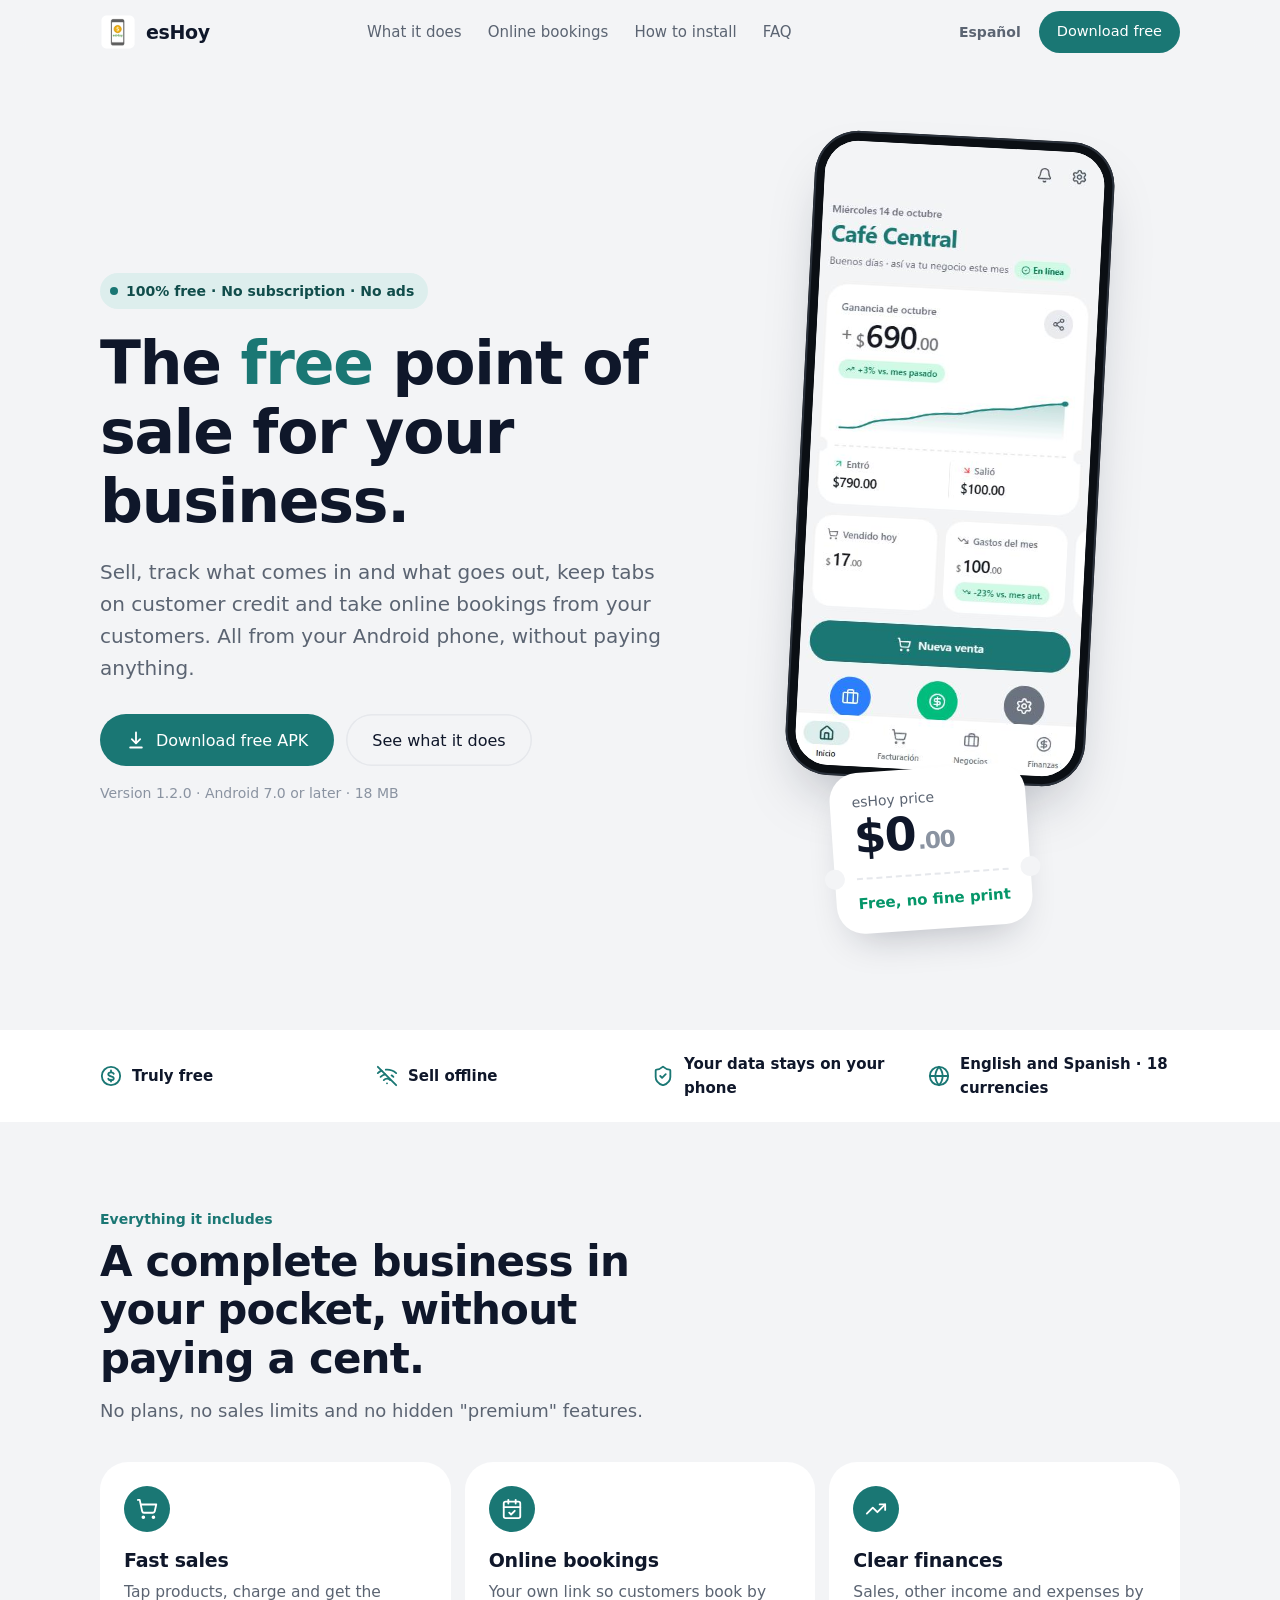
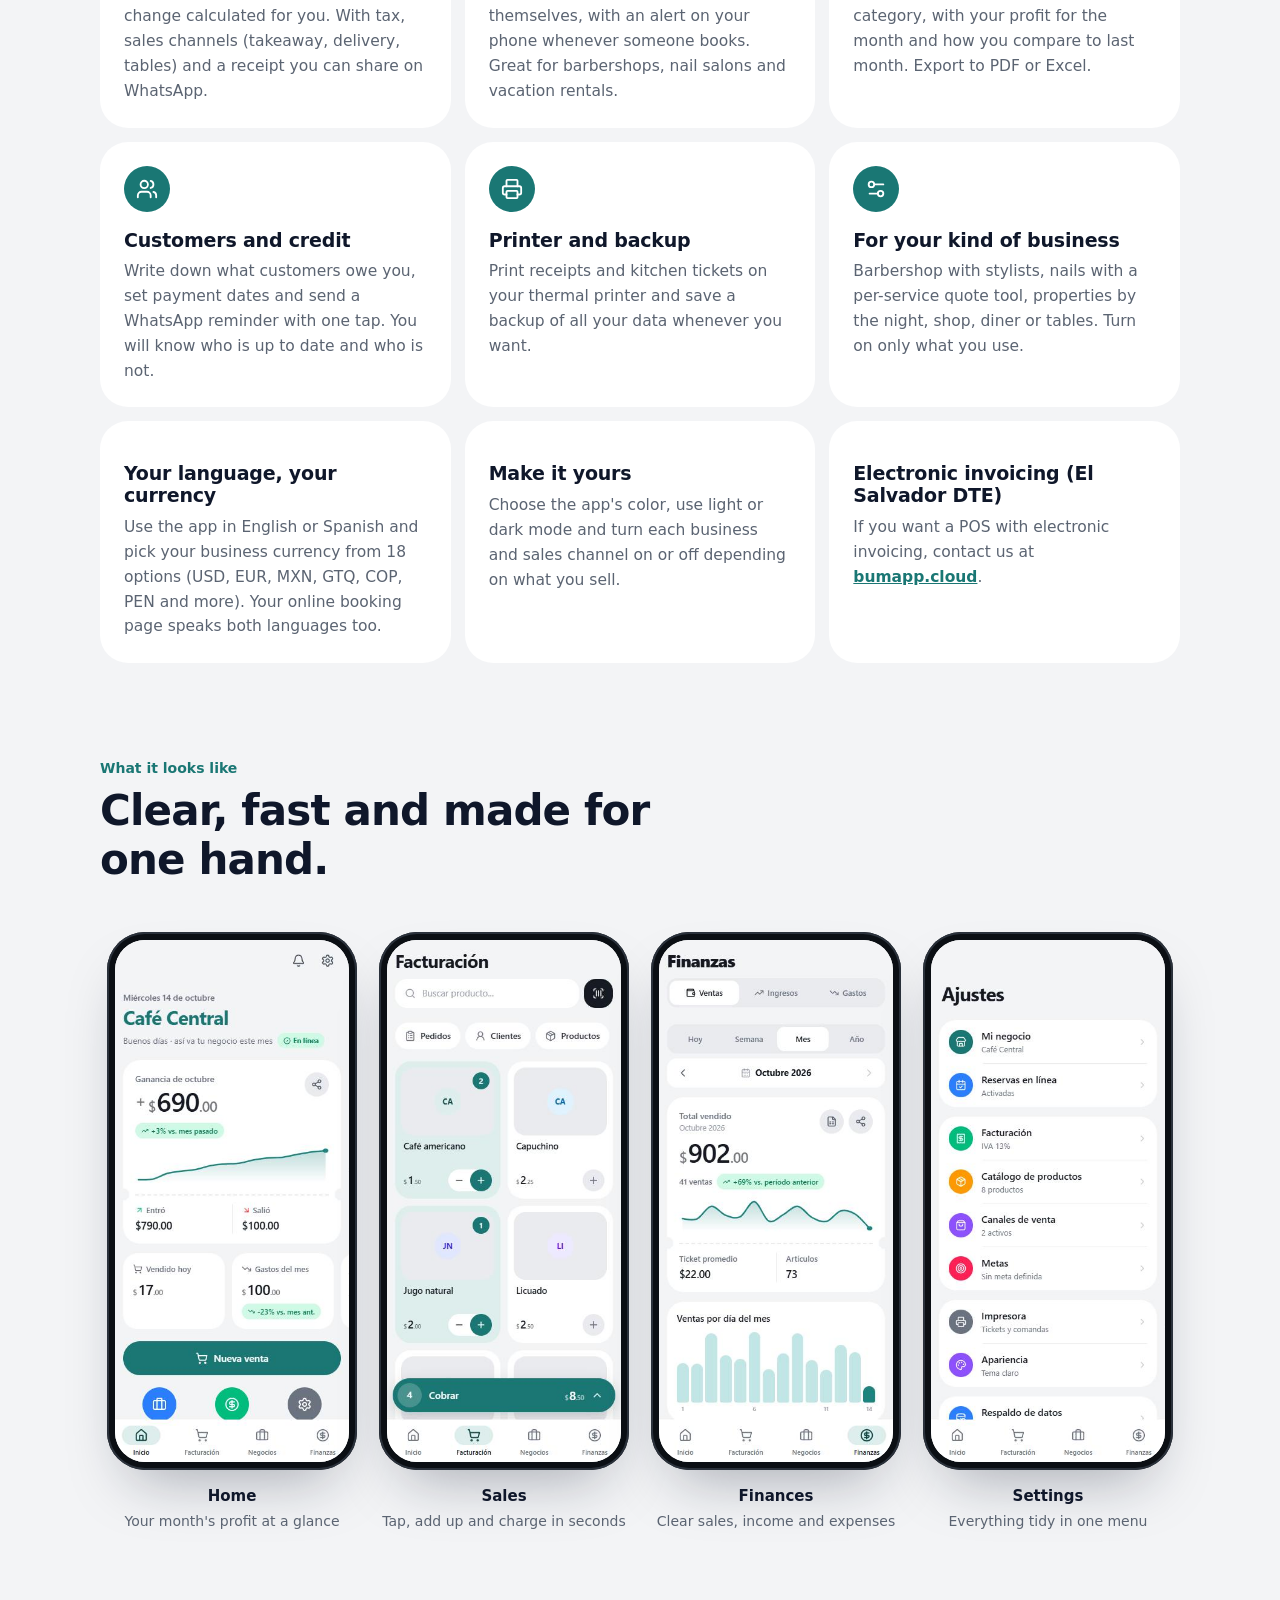
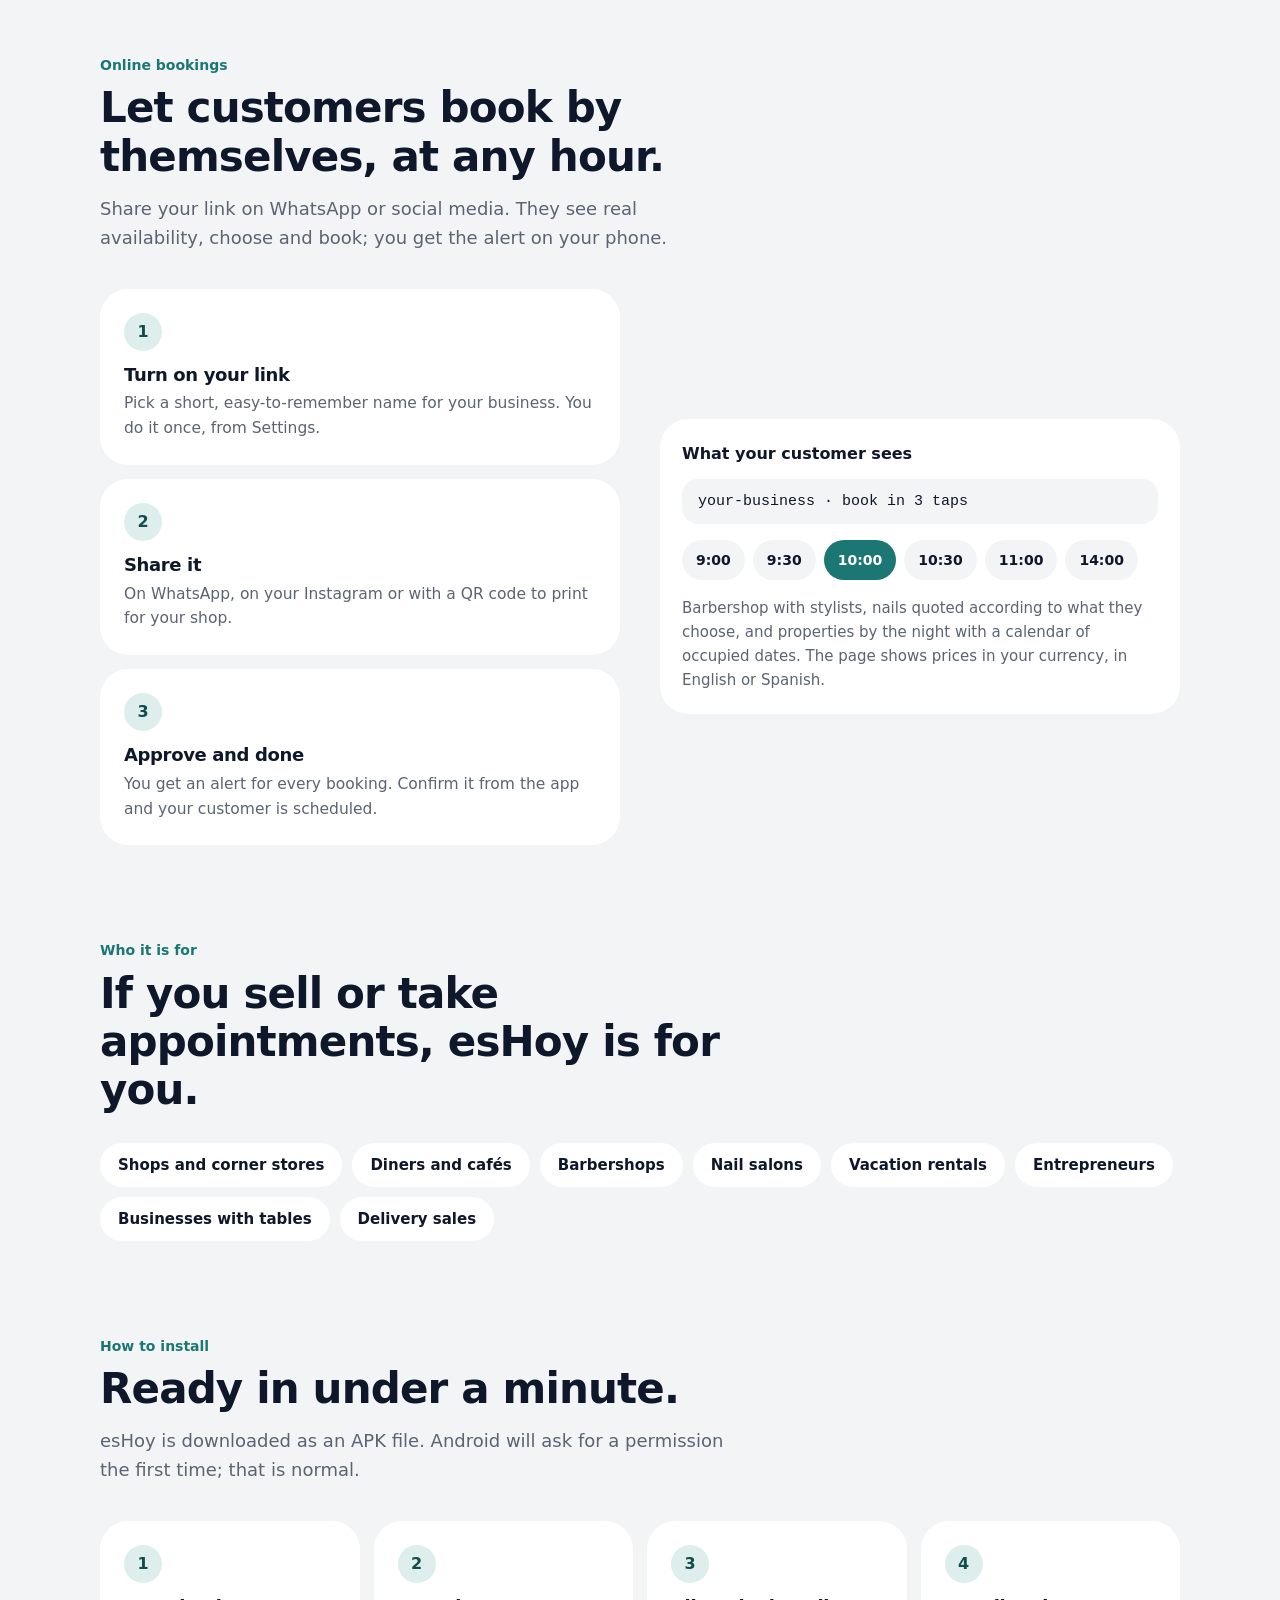
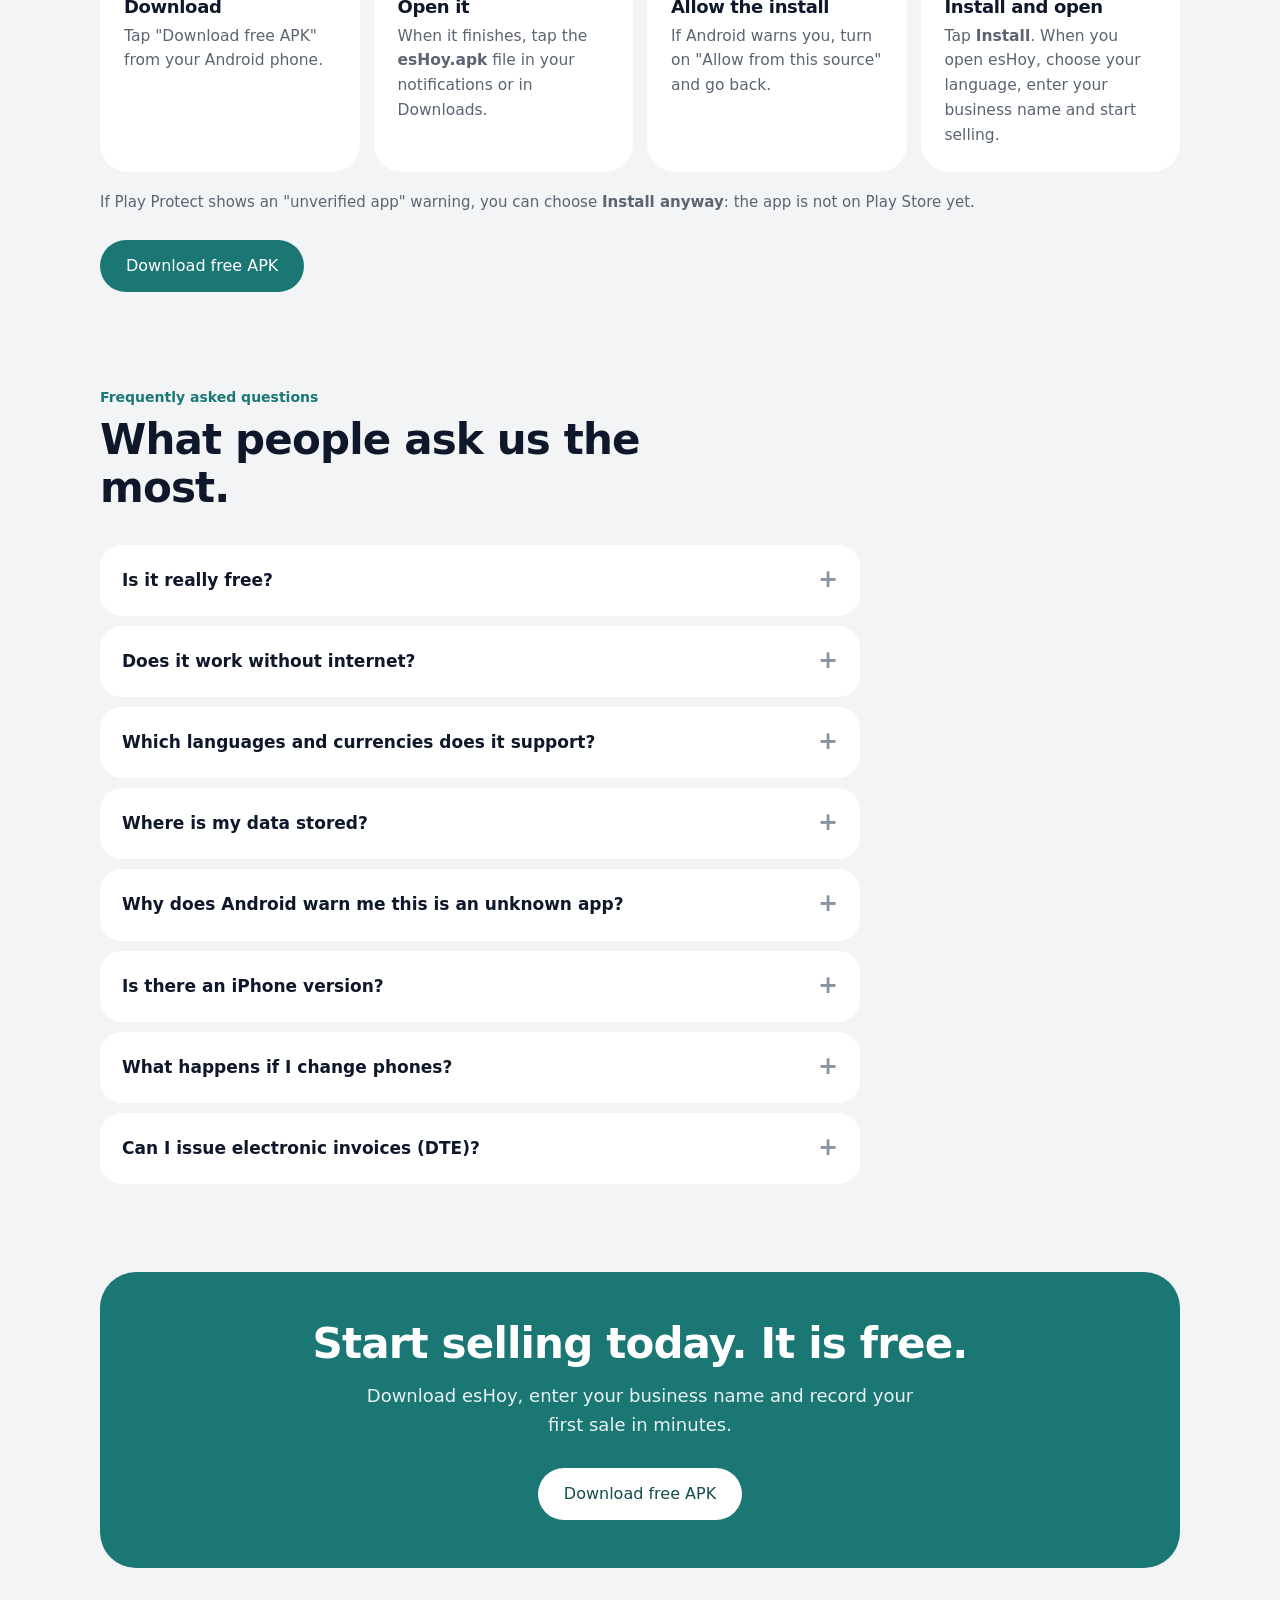
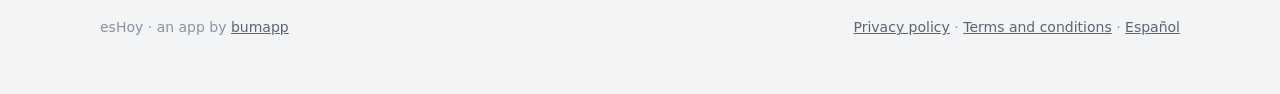
==== en/index.html @ 14834dd8 "Sitio en inglés, selector de idioma y mención de idiomas/monedas Co-Authored-By: Claude Sonnet 5.5 <" ====
<!doctype html>
<html lang="en">
<head>
  <meta charset="utf-8">
  <meta name="viewport" content="width=device-width, initial-scale=1, viewport-fit=cover">
  <title>esHoy — the free point of sale for your business</title>
  <meta name="description" content="esHoy is free: sell, track your finances and take online bookings from your Android phone. Works in English and Spanish with 18 currencies. No subscription, no ads.">
  <meta name="theme-color" content="#f3f4f6" media="(prefers-color-scheme: light)">
  <meta name="theme-color" content="#0b0f14" media="(prefers-color-scheme: dark)">
  <meta property="og:title" content="esHoy — the free point of sale for your business">
  <meta property="og:description" content="Sell, track your expenses and take online bookings from your phone. 100% free.">
  <meta property="og:image" content="../assets/inicio.jpg">
  <link rel="alternate" hreflang="es" href="../index.html">
  <link rel="alternate" hreflang="en" href="index.html">
  <link rel="icon" href="../assets/icon.png" type="image/png">
  <link rel="stylesheet" href="../styles.css">
</head>
<body>
  <header class="nav">
    <div class="wrap">
      <a class="brand" href="#top"><img src="../assets/icon.png" alt="" width="36" height="36">esHoy</a>
      <nav class="nav-links" aria-label="Sections">
        <a href="#what-it-does">What it does</a>
        <a href="#bookings">Online bookings</a>
        <a href="#install">How to install</a>
        <a href="#faq">FAQ</a>
      </nav>
      <div class="nav-right">
        <a class="lang-link" href="../index.html" hreflang="es" lang="es">Español</a>
        <a class="btn sm" href="#download">Download free</a>
      </div>
    </div>
  </header>

  <main id="top">
    <!-- ── Hero ── -->
    <section class="hero">
      <div class="wrap">
        <div>
          <span class="eyebrow"><i></i>100% free · No subscription · No ads</span>
          <h1>The <em>free</em> point of sale for your business.</h1>
          <p class="lead">Sell, track what comes in and what goes out, keep tabs on customer credit and take online bookings from your customers. All from your Android phone, without paying anything.</p>
          <div class="cta-row">
            <a class="btn" id="download" href="https://github.com/BUMAPP-SV/eshoy-app/releases/latest/download/esHoy.apk" download>
              <svg viewBox="0 0 24 24" fill="none" stroke="currentColor" stroke-width="2.2" stroke-linecap="round" stroke-linejoin="round" aria-hidden="true"><path d="M12 3v12"/><path d="m7 11 5 5 5-5"/><path d="M5 21h14"/></svg>
              Download free APK
            </a>
            <a class="btn ghost" href="#what-it-does">See what it does</a>
          </div>
          <p class="meta" id="version-meta">Version 1.2.0 · Android 7.0 or later · 18 MB</p>
        </div>

        <div class="phone-stage">
          <div class="phone tilt"><img src="../assets/inicio.jpg" alt="esHoy home screen showing the month's profit" width="400" height="860"></div>
          <div class="ticket price-ticket" aria-label="Price: zero dollars">
            <div class="top">
              <p class="label">esHoy price</p>
              <p class="amount">$0<small>.00</small></p>
            </div>
            <div class="perf" aria-hidden="true"><hr></div>
            <div class="bottom"><p class="free">Free, no fine print</p></div>
          </div>
        </div>
      </div>
    </section>

    <!-- ── Trust ── -->
    <div class="trust">
      <div class="wrap">
        <ul>
          <li><svg viewBox="0 0 24 24" fill="none" stroke="currentColor" stroke-width="2" stroke-linecap="round" stroke-linejoin="round" aria-hidden="true"><circle cx="12" cy="12" r="10"/><path d="M15 9.5a3 3 0 0 0-3-1.5c-1.7 0-3 .9-3 2.2 0 3 6 1.4 6 4.3 0 1.3-1.3 2.3-3 2.3a3.2 3.2 0 0 1-3-1.8"/><path d="M12 6v2m0 8v2"/></svg>Truly free</li>
          <li><svg viewBox="0 0 24 24" fill="none" stroke="currentColor" stroke-width="2" stroke-linecap="round" stroke-linejoin="round" aria-hidden="true"><path d="M12 20h.01"/><path d="M8.5 16.429a5 5 0 0 1 7 0"/><path d="M5 12.859a10 10 0 0 1 5.17-2.69"/><path d="M19 12.859a10 10 0 0 0-2.007-1.523"/><path d="M2 8.82a15 15 0 0 1 4.177-2.643"/><path d="M22 8.82a15 15 0 0 0-11.288-3.764"/><path d="m2 2 20 20"/></svg>Sell offline</li>
          <li><svg viewBox="0 0 24 24" fill="none" stroke="currentColor" stroke-width="2" stroke-linecap="round" stroke-linejoin="round" aria-hidden="true"><path d="M20 13c0 5-3.5 7.5-7.66 8.95a1 1 0 0 1-.67-.01C7.5 20.5 4 18 4 13V6a1 1 0 0 1 1-1c2 0 4.5-1.2 6.24-2.72a1.17 1.17 0 0 1 1.52 0C14.51 3.81 17 5 19 5a1 1 0 0 1 1 1z"/><path d="m9 12 2 2 4-4"/></svg>Your data stays on your phone</li>
          <li><svg viewBox="0 0 24 24" fill="none" stroke="currentColor" stroke-width="2" stroke-linecap="round" stroke-linejoin="round" aria-hidden="true"><circle cx="12" cy="12" r="10"/><path d="M2 12h20"/><path d="M12 2a15.3 15.3 0 0 1 4 10 15.3 15.3 0 0 1-4 10 15.3 15.3 0 0 1-4-10 15.3 15.3 0 0 1 4-10z"/></svg>English and Spanish · 18 currencies</li>
        </ul>
      </div>
    </div>

    <!-- ── What it does ── -->
    <section class="block" id="what-it-does">
      <div class="wrap">
        <div class="head">
          <p class="kicker">Everything it includes</p>
          <h2>A complete business in your pocket, without paying a cent.</h2>
          <p>No plans, no sales limits and no hidden "premium" features.</p>
        </div>

        <div class="grid three">
          <article class="card">
            <div class="ico"><svg viewBox="0 0 24 24" fill="none" stroke="currentColor" stroke-width="2" stroke-linecap="round" stroke-linejoin="round" aria-hidden="true"><circle cx="8" cy="21" r="1"/><circle cx="19" cy="21" r="1"/><path d="M2.05 2.05h2l2.66 12.42a2 2 0 0 0 2 1.58h9.78a2 2 0 0 0 1.95-1.57l1.65-7.43H5.12"/></svg></div>
            <h3>Fast sales</h3>
            <p>Tap products, charge and get the change calculated for you. With tax, sales channels (takeaway, delivery, tables) and a receipt you can share on WhatsApp.</p>
          </article>
          <article class="card">
            <div class="ico"><svg viewBox="0 0 24 24" fill="none" stroke="currentColor" stroke-width="2" stroke-linecap="round" stroke-linejoin="round" aria-hidden="true"><path d="M8 2v4"/><path d="M16 2v4"/><rect width="18" height="18" x="3" y="4" rx="2"/><path d="M3 10h18"/><path d="m9 16 2 2 4-4"/></svg></div>
            <h3>Online bookings</h3>
            <p>Your own link so customers book by themselves, with an alert on your phone whenever someone books. Great for barbershops, nail salons and vacation rentals.</p>
          </article>
          <article class="card">
            <div class="ico"><svg viewBox="0 0 24 24" fill="none" stroke="currentColor" stroke-width="2" stroke-linecap="round" stroke-linejoin="round" aria-hidden="true"><path d="M16 7h6v6"/><path d="m22 7-8.5 8.5-5-5L2 17"/></svg></div>
            <h3>Clear finances</h3>
            <p>Sales, other income and expenses by category, with your profit for the month and how you compare to last month. Export to PDF or Excel.</p>
          </article>
          <article class="card">
            <div class="ico"><svg viewBox="0 0 24 24" fill="none" stroke="currentColor" stroke-width="2" stroke-linecap="round" stroke-linejoin="round" aria-hidden="true"><path d="M16 21v-2a4 4 0 0 0-4-4H6a4 4 0 0 0-4 4v2"/><circle cx="9" cy="7" r="4"/><path d="M22 21v-2a4 4 0 0 0-3-3.87"/><path d="M16 3.13a4 4 0 0 1 0 7.75"/></svg></div>
            <h3>Customers and credit</h3>
            <p>Write down what customers owe you, set payment dates and send a WhatsApp reminder with one tap. You will know who is up to date and who is not.</p>
          </article>
          <article class="card">
            <div class="ico"><svg viewBox="0 0 24 24" fill="none" stroke="currentColor" stroke-width="2" stroke-linecap="round" stroke-linejoin="round" aria-hidden="true"><path d="M6 18H4a2 2 0 0 1-2-2v-5a2 2 0 0 1 2-2h16a2 2 0 0 1 2 2v5a2 2 0 0 1-2 2h-2"/><path d="M6 9V3a1 1 0 0 1 1-1h10a1 1 0 0 1 1 1v6"/><rect x="6" y="14" width="12" height="8" rx="1"/></svg></div>
            <h3>Printer and backup</h3>
            <p>Print receipts and kitchen tickets on your thermal printer and save a backup of all your data whenever you want.</p>
          </article>
          <article class="card">
            <div class="ico"><svg viewBox="0 0 24 24" fill="none" stroke="currentColor" stroke-width="2" stroke-linecap="round" stroke-linejoin="round" aria-hidden="true"><path d="M20 7h-9"/><path d="M14 17H5"/><circle cx="17" cy="17" r="3"/><circle cx="7" cy="7" r="3"/></svg></div>
            <h3>For your kind of business</h3>
            <p>Barbershop with stylists, nails with a per-service quote tool, properties by the night, shop, diner or tables. Turn on only what you use.</p>
          </article>
        </div>

        <div class="grid three" style="margin-top: 14px">
          <article class="card">
            <h3>Your language, your currency</h3>
            <p>Use the app in English or Spanish and pick your business currency from 18 options (USD, EUR, MXN, GTQ, COP, PEN and more). Your online booking page speaks both languages too.</p>
          </article>
          <article class="card">
            <h3>Make it yours</h3>
            <p>Choose the app's color, use light or dark mode and turn each business and sales channel on or off depending on what you sell.</p>
          </article>
          <article class="card">
            <h3>Electronic invoicing (El Salvador DTE)</h3>
            <p>If you want a POS with electronic invoicing, contact us at <a href="https://bumapp.cloud" target="_blank" rel="noopener"><b>bumapp.cloud</b></a>.</p>
          </article>
        </div>
      </div>
    </section>

    <!-- ── Screenshots ── -->
    <section class="block" id="screenshots">
      <div class="wrap">
        <div class="head">
          <p class="kicker">What it looks like</p>
          <h2>Clear, fast and made for one hand.</h2>
        </div>
        <div class="shots" tabindex="0" aria-label="App screenshots">
          <figure class="shot" style="margin:0">
            <div class="phone"><img src="../assets/inicio.jpg" alt="Home: profit for the month, shortcuts and to-dos" loading="lazy" width="400" height="860"></div>
            <p>Home<span>Your month's profit at a glance</span></p>
          </figure>
          <figure class="shot" style="margin:0">
            <div class="phone"><img src="../assets/facturacion.jpg" alt="Sales: product catalog and charge button" loading="lazy" width="400" height="860"></div>
            <p>Sales<span>Tap, add up and charge in seconds</span></p>
          </figure>
          <figure class="shot" style="margin:0">
            <div class="phone"><img src="../assets/finanzas.jpg" alt="Finances: total sold and daily chart" loading="lazy" width="400" height="860"></div>
            <p>Finances<span>Clear sales, income and expenses</span></p>
          </figure>
          <figure class="shot" style="margin:0">
            <div class="phone"><img src="../assets/ajustes.jpg" alt="Settings: menu with business, bookings, invoicing and more" loading="lazy" width="400" height="860"></div>
            <p>Settings<span>Everything tidy in one menu</span></p>
          </figure>
        </div>
      </div>
    </section>

    <!-- ── Bookings ── -->
    <section class="block" id="bookings">
      <div class="wrap">
        <div class="head">
          <p class="kicker">Online bookings</p>
          <h2>Let customers book by themselves, at any hour.</h2>
          <p>Share your link on WhatsApp or social media. They see real availability, choose and book; you get the alert on your phone.</p>
        </div>

        <div class="split">
          <div class="steps" style="margin-top:0">
            <div class="step"><h3>Turn on your link</h3><p>Pick a short, easy-to-remember name for your business. You do it once, from Settings.</p></div>
            <div class="step"><h3>Share it</h3><p>On WhatsApp, on your Instagram or with a QR code to print for your shop.</p></div>
            <div class="step"><h3>Approve and done</h3><p>You get an alert for every booking. Confirm it from the app and your customer is scheduled.</p></div>
          </div>
          <div class="link-card">
            <p style="font-weight:600">What your customer sees</p>
            <div class="url">your-business · book in 3 taps</div>
            <div class="slots" aria-hidden="true">
              <span>9:00</span><span>9:30</span><span class="on">10:00</span><span>10:30</span><span>11:00</span><span>14:00</span>
            </div>
            <p style="margin-top:16px;color:var(--muted);font-size:15px">Barbershop with stylists, nails quoted according to what they choose, and properties by the night with a calendar of occupied dates. The page shows prices in your currency, in English or Spanish.</p>
          </div>
        </div>
      </div>
    </section>

    <!-- ── Who it is for ── -->
    <section class="block">
      <div class="wrap">
        <div class="head">
          <p class="kicker">Who it is for</p>
          <h2>If you sell or take appointments, esHoy is for you.</h2>
        </div>
        <div class="chips">
          <span>Shops and corner stores</span><span>Diners and cafés</span><span>Barbershops</span><span>Nail salons</span>
          <span>Vacation rentals</span><span>Entrepreneurs</span><span>Businesses with tables</span><span>Delivery sales</span>
        </div>
      </div>
    </section>

    <!-- ── Install ── -->
    <section class="block" id="install">
      <div class="wrap">
        <div class="head">
          <p class="kicker">How to install</p>
          <h2>Ready in under a minute.</h2>
          <p>esHoy is downloaded as an APK file. Android will ask for a permission the first time; that is normal.</p>
        </div>
        <div class="steps four">
          <div class="step"><h3>Download</h3><p>Tap "Download free APK" from your Android phone.</p></div>
          <div class="step"><h3>Open it</h3><p>When it finishes, tap the <b>esHoy.apk</b> file in your notifications or in Downloads.</p></div>
          <div class="step"><h3>Allow the install</h3><p>If Android warns you, turn on "Allow from this source" and go back.</p></div>
          <div class="step"><h3>Install and open</h3><p>Tap <b>Install</b>. When you open esHoy, choose your language, enter your business name and start selling.</p></div>
        </div>
        <p style="margin-top:18px;color:var(--muted);font-size:15px">If Play Protect shows an "unverified app" warning, you can choose <b>Install anyway</b>: the app is not on Play Store yet.</p>
        <div class="cta-row" style="margin-top:26px">
          <a class="btn" href="https://github.com/BUMAPP-SV/eshoy-app/releases/latest/download/esHoy.apk" download>Download free APK</a>
        </div>
      </div>
    </section>

    <!-- ── FAQ ── -->
    <section class="block" id="faq">
      <div class="wrap">
        <div class="head">
          <p class="kicker">Frequently asked questions</p>
          <h2>What people ask us the most.</h2>
        </div>
        <div class="faq">
          <details>
            <summary>Is it really free?</summary>
            <p>Yes. Downloading it, using it and receiving bookings costs nothing: no subscription, no credit card and no ads.</p>
          </details>
          <details>
            <summary>Does it work without internet?</summary>
            <p>Yes. Selling, charging and tracking expenses and customer credit work offline; everything is saved on your phone. Only online bookings and their alerts need internet.</p>
          </details>
          <details>
            <summary>Which languages and currencies does it support?</summary>
            <p>The app and the online booking page work in English and Spanish. Each business uses one currency, chosen from 18 (USD, EUR, MXN, GTQ, HNL, NIO, CRC, PAB, DOP, COP, PEN, ARS, BOB, UYU, VES, BRL, GBP and CAD). Changing the currency later does not convert past amounts, it only changes how they are written. Phone numbers from any country are accepted.</p>
          </details>
          <details>
            <summary>Where is my data stored?</summary>
            <p>On your own phone. The only things that travel over the internet are what online bookings need (the name and phone of the person booking) and a basic contact record for your business (name, WhatsApp and email) so we can support you; never your sales or your customers. You can save a backup whenever you want. Read the <a href="privacy.html">privacy policy</a>.</p>
          </details>
          <details>
            <summary>Why does Android warn me this is an unknown app?</summary>
            <p>Because it is installed from an APK file and not from Play Store. It is the standard Android warning for any app that does not come from the store. Only install APKs downloaded from this site.</p>
          </details>
          <details>
            <summary>Is there an iPhone version?</summary>
            <p>For now it is only for Android 7.0 or later.</p>
          </details>
          <details>
            <summary>What happens if I change phones?</summary>
            <p>Save a backup from Settings → Data backup and restore it on the new phone. For online bookings you will need your recovery code.</p>
          </details>
          <details>
            <summary>Can I issue electronic invoices (DTE)?</summary>
            <p>Electronic invoicing for El Salvador (DTE) is only available for businesses that use US dollars; with any other currency the app issues simple tickets and receipts. If you need full electronic invoicing, see <a href="https://bumapp.cloud" target="_blank" rel="noopener">bumapp</a>.</p>
          </details>
        </div>
      </div>
    </section>

    <!-- ── Closing ── -->
    <section class="final">
      <div class="wrap">
        <div class="box">
          <h2>Start selling today. It is free.</h2>
          <p>Download esHoy, enter your business name and record your first sale in minutes.</p>
          <a class="btn" href="https://github.com/BUMAPP-SV/eshoy-app/releases/latest/download/esHoy.apk" download>Download free APK</a>
        </div>
      </div>
    </section>
  </main>

  <footer>
    <div class="wrap">
      <span>esHoy · an app by <a href="https://bumapp.cloud" target="_blank" rel="noopener">bumapp</a></span>
      <span><a href="privacy.html">Privacy policy</a> · <a href="terms.html">Terms and conditions</a> · <a href="../index.html" hreflang="es" lang="es">Español</a></span>
    </div>
  </footer>
  <script>
    // Always shows the version and size of the latest published Release (if it fails, the fixed text stays).
    fetch('https://api.github.com/repos/BUMAPP-SV/eshoy-app/releases/latest', { headers: { Accept: 'application/vnd.github+json' } })
      .then(function (r) { return r.ok ? r.json() : null })
      .then(function (rel) {
        if (!rel || !rel.tag_name) return
        var apk = (rel.assets || []).filter(function (a) { return a.name === 'esHoy.apk' })[0]
        var el = document.getElementById('version-meta')
        if (!apk || !el) return
        el.textContent = 'Version ' + rel.tag_name.replace(/^v/i, '') + ' · Android 7.0 or later · ' + Math.round(apk.size / 1048576) + ' MB'
      })
      .catch(function () {})
  </script>
</body>
</html>
---- styles.css ----
/* esHoy — página de descarga. Mismas reglas visuales que la app: lienzo gris, tarjetas planas,
   un solo acento, cifras tabulares y el "ticket" como pieza firma. */
:root {
  --canvas: #f3f4f6;
  --card: #ffffff;
  --ink: #0f172a;
  --muted: #5b6472;
  --faint: #8a93a1;
  --line: #e6e8ec;
  --accent: #1a7774;
  --accent-ink: #114d4b;
  --accent-soft: #ddeeed;
  --ok: #059669;
  --radius: 28px;
  --shadow-phone: 0 30px 60px -24px rgba(15, 23, 42, 0.35);
}

@media (prefers-color-scheme: dark) {
  :root {
    --canvas: #0b0f14;
    --card: #141a21;
    --ink: #f3f4f6;
    --muted: #a3acb9;
    --faint: #7a8392;
    --line: #232b35;
    --accent: #3fb8b2;
    --accent-ink: #a8e6e2;
    --accent-soft: #123432;
    --shadow-phone: 0 30px 60px -24px rgba(0, 0, 0, 0.7);
  }
}

* { box-sizing: border-box; }
html { scroll-behavior: smooth; -webkit-text-size-adjust: 100%; }
body {
  margin: 0;
  background: var(--canvas);
  color: var(--ink);
  font: 400 16px/1.6 system-ui, -apple-system, "Segoe UI", Roboto, "Helvetica Neue", Arial, sans-serif;
  -webkit-font-smoothing: antialiased;
}
img { max-width: 100%; display: block; }
a { color: var(--accent); }
h1, h2, h3 { margin: 0; line-height: 1.15; letter-spacing: -0.02em; }
p { margin: 0; }
.wrap { width: min(1080px, 100% - 40px); margin-inline: auto; }
.sr { position: absolute; width: 1px; height: 1px; overflow: hidden; clip: rect(0 0 0 0); }

/* ── Barra superior ─────────────────────────────────────────────────────── */
.nav { position: sticky; top: 0; z-index: 20; background: color-mix(in srgb, var(--canvas) 88%, transparent); backdrop-filter: blur(12px); }
.nav .wrap { display: flex; align-items: center; justify-content: space-between; min-height: 64px; gap: 16px; }
.brand { display: flex; align-items: center; gap: 10px; font-weight: 700; font-size: 19px; color: var(--ink); text-decoration: none; letter-spacing: -0.02em; }
.brand img { width: 36px; height: 36px; border-radius: 10px; }
.nav-links { display: none; gap: 26px; }
.nav-links a { color: var(--muted); text-decoration: none; font-size: 15px; font-weight: 500; }
.nav-links a:hover { color: var(--ink); }
@media (min-width: 820px) { .nav-links { display: flex; } }

/* ── Botones ────────────────────────────────────────────────────────────── */
.btn {
  display: inline-flex; align-items: center; justify-content: center; gap: 10px;
  min-height: 52px; padding: 0 26px; border-radius: 999px;
  background: var(--accent); color: #fff; font: 600 16px/1 inherit; text-decoration: none; border: 0; cursor: pointer;
  transition: transform 0.15s cubic-bezier(0.23, 1, 0.32, 1), background-color 0.15s;
}
.btn:hover { background: var(--accent-ink); }
.btn:active { transform: scale(0.97); }
.btn.sm { min-height: 42px; padding: 0 18px; font-size: 14.5px; }
.btn.ghost { background: transparent; color: var(--ink); box-shadow: inset 0 0 0 1.5px var(--line); }
.btn.ghost:hover { background: var(--card); }
@media (prefers-color-scheme: dark) { .btn { color: #052321; } .btn:hover { background: #6fd3cd; } }
.btn svg { width: 20px; height: 20px; flex: none; }

/* ── Hero ───────────────────────────────────────────────────────────────── */
.hero { padding: 40px 0 56px; }
.hero .wrap { display: grid; gap: 44px; align-items: center; }
@media (min-width: 900px) { .hero .wrap { grid-template-columns: 1.1fr 0.9fr; gap: 56px; } .hero { padding: 72px 0 88px; } }
.eyebrow { display: inline-flex; align-items: center; gap: 8px; padding: 7px 14px 7px 10px; border-radius: 999px; background: var(--accent-soft); color: var(--accent-ink); font-size: 14px; font-weight: 600; }
.eyebrow i { width: 8px; height: 8px; border-radius: 50%; background: var(--accent); }
.hero h1 { margin-top: 20px; font-size: clamp(36px, 7vw, 60px); font-weight: 700; }
.hero h1 em { font-style: normal; color: var(--accent); }
.lead { margin-top: 20px; font-size: clamp(17px, 2.4vw, 20px); color: var(--muted); max-width: 34em; }
.cta-row { margin-top: 30px; display: flex; flex-wrap: wrap; gap: 12px; }
.meta { margin-top: 16px; font-size: 14px; color: var(--faint); }

/* Teléfono */
.phone-stage { position: relative; display: grid; place-items: center; }
.phone {
  width: min(300px, 78vw); aspect-ratio: 400 / 860; border-radius: 44px; background: #0b0f14; padding: 10px;
  box-shadow: var(--shadow-phone), inset 0 0 0 2px #2a313b;
}
.phone img { width: 100%; height: 100%; border-radius: 34px; object-fit: cover; object-position: top; background: var(--card); }
.phone.tilt { transform: rotate(3deg); }
.price-ticket { position: absolute; left: -4%; bottom: 8%; transform: rotate(-4deg); }
@media (max-width: 520px) { .price-ticket { left: 0; } }

/* ── Ticket (pieza firma) ───────────────────────────────────────────────── */
.ticket { position: relative; background: var(--card); border-radius: var(--radius); box-shadow: 0 20px 40px -20px rgba(15, 23, 42, 0.3); }
.ticket .top { padding: 18px 22px 16px; }
.ticket .bottom { padding: 14px 22px 18px; }
.ticket .perf { position: relative; height: 0; }
.ticket .perf::before, .ticket .perf::after { content: ""; position: absolute; top: -10px; width: 20px; height: 20px; border-radius: 50%; background: var(--canvas); }
.ticket .perf::before { left: -10px; }
.ticket .perf::after { right: -10px; }
.ticket .perf hr { margin: 0 22px; border: 0; border-top: 2px dashed var(--line); }
.ticket .label { font-size: 14px; color: var(--muted); font-weight: 500; }
.ticket .amount { font-size: 46px; font-weight: 700; letter-spacing: -0.03em; line-height: 1.05; font-variant-numeric: tabular-nums; }
.ticket .amount small { font-size: 0.5em; color: var(--faint); margin-left: 2px; }
.ticket .free { color: var(--ok); font-weight: 600; font-size: 15px; }

/* ── Franja de confianza ────────────────────────────────────────────────── */
.trust { background: var(--card); }
.trust ul { list-style: none; margin: 0; padding: 22px 0; display: grid; gap: 14px 24px; grid-template-columns: repeat(2, 1fr); }
@media (min-width: 760px) { .trust ul { grid-template-columns: repeat(4, 1fr); } }
.trust li { display: flex; align-items: center; gap: 10px; font-weight: 600; font-size: 15px; }
.trust svg { width: 22px; height: 22px; color: var(--accent); flex: none; }

/* ── Secciones ──────────────────────────────────────────────────────────── */
section.block { padding: 72px 0 8px; }
.head { max-width: 640px; }
.head .kicker { font-size: 14px; font-weight: 600; color: var(--accent); }
.head h2 { margin-top: 8px; font-size: clamp(28px, 4.6vw, 42px); font-weight: 700; }
.head p { margin-top: 14px; color: var(--muted); font-size: 18px; }

.grid { margin-top: 36px; display: grid; gap: 14px; grid-template-columns: 1fr; }
@media (min-width: 640px) { .grid { grid-template-columns: repeat(2, 1fr); } }
@media (min-width: 960px) { .grid.three { grid-template-columns: repeat(3, 1fr); } }
.card { background: var(--card); border-radius: var(--radius); padding: 24px; }
.card .ico { width: 46px; height: 46px; border-radius: 50%; display: grid; place-items: center; background: var(--accent); color: #fff; }
.card .ico svg { width: 22px; height: 22px; }
@media (prefers-color-scheme: dark) { .card .ico { color: #052321; } }
.card h3 { margin-top: 18px; font-size: 19px; font-weight: 600; letter-spacing: -0.01em; }
.card p { margin-top: 8px; color: var(--muted); font-size: 15.5px; }
.card .soon { display: inline-block; margin-left: 8px; padding: 2px 9px; border-radius: 999px; background: var(--line); color: var(--muted); font-size: 12px; font-weight: 600; vertical-align: middle; }

/* ── Capturas ───────────────────────────────────────────────────────────── */
.shots { margin-top: 40px; display: flex; gap: 22px; overflow-x: auto; padding: 8px 20px 28px; margin-inline: -20px; scroll-snap-type: x mandatory; scrollbar-width: none; }
.shots::-webkit-scrollbar { display: none; }
.shot { flex: 0 0 auto; width: min(250px, 66vw); scroll-snap-align: center; text-align: center; }
.shot .phone { width: 100%; border-radius: 38px; padding: 8px; }
.shot .phone img { border-radius: 30px; }
.shot p { margin-top: 14px; font-weight: 600; font-size: 15px; }
.shot span { display: block; margin-top: 2px; color: var(--muted); font-size: 14px; font-weight: 400; }
@media (min-width: 1100px) { .shots { justify-content: center; overflow: visible; margin-inline: 0; padding-inline: 0; } }

/* ── Pasos ──────────────────────────────────────────────────────────────── */
.steps { margin-top: 36px; display: grid; gap: 14px; counter-reset: step; }
@media (min-width: 760px) { .steps.cols { grid-template-columns: repeat(3, 1fr); } .steps.four { grid-template-columns: repeat(4, 1fr); } }
.step { background: var(--card); border-radius: var(--radius); padding: 24px; position: relative; }
.step::before { counter-increment: step; content: counter(step); display: grid; place-items: center; width: 38px; height: 38px; border-radius: 50%; background: var(--accent-soft); color: var(--accent-ink); font-weight: 700; margin-bottom: 14px; }
.step h3 { font-size: 18px; font-weight: 600; }
.step p { margin-top: 6px; color: var(--muted); font-size: 15.5px; }

.split { margin-top: 36px; display: grid; gap: 22px; align-items: center; }
@media (min-width: 900px) { .split { grid-template-columns: 1fr 1fr; gap: 40px; } }
.link-card { background: var(--card); border-radius: var(--radius); padding: 22px; }
.link-card .url { margin-top: 12px; padding: 14px 16px; border-radius: 16px; background: var(--canvas); font: 500 15px ui-monospace, SFMono-Regular, Menlo, Consolas, monospace; word-break: break-all; }
.slots { margin-top: 16px; display: flex; flex-wrap: wrap; gap: 8px; }
.slots span { padding: 9px 14px; border-radius: 999px; background: var(--canvas); font-size: 14px; font-weight: 600; font-variant-numeric: tabular-nums; }
.slots span.on { background: var(--accent); color: #fff; }
@media (prefers-color-scheme: dark) { .slots span.on { color: #052321; } }

.chips { margin-top: 28px; display: flex; flex-wrap: wrap; gap: 10px; }
.chips span { padding: 10px 18px; border-radius: 999px; background: var(--card); font-weight: 600; font-size: 15px; }

/* ── Preguntas ──────────────────────────────────────────────────────────── */
.faq { margin-top: 32px; display: grid; gap: 10px; max-width: 760px; }
details { background: var(--card); border-radius: 22px; padding: 4px 22px; }
summary { cursor: pointer; list-style: none; padding: 18px 0; font-weight: 600; font-size: 17px; display: flex; justify-content: space-between; gap: 16px; }
summary::-webkit-details-marker { display: none; }
summary::after { content: "+"; font-size: 24px; line-height: 1; color: var(--faint); transition: transform 0.2s; }
details[open] summary::after { transform: rotate(45deg); }
details p { padding: 0 0 20px; color: var(--muted); font-size: 16px; }

/* ── Cierre ─────────────────────────────────────────────────────────────── */
.final { margin: 80px 0 0; }
.final .box { background: var(--accent); color: #fff; border-radius: 36px; padding: 48px 28px; text-align: center; }
.final h2 { font-size: clamp(28px, 5vw, 42px); font-weight: 700; }
.final p { margin: 14px auto 0; max-width: 32em; opacity: 0.9; font-size: 18px; }
.final .btn { margin-top: 28px; background: #fff; color: var(--accent-ink); }
.final .btn:hover { background: #eefaf9; }
@media (prefers-color-scheme: dark) { .final .box { color: #052321; } .final .btn { background: #052321; color: #fff; } .final .btn:hover { background: #0a3b38; } }

footer { padding: 48px 0 56px; color: var(--faint); font-size: 14px; }
footer .wrap { display: flex; flex-wrap: wrap; gap: 14px 28px; justify-content: space-between; }
footer a { color: var(--muted); }

/* ── Texto legal ────────────────────────────────────────────────────────── */
.doc { padding: 48px 0 24px; max-width: 720px; }
.doc h1 { font-size: clamp(30px, 5vw, 42px); font-weight: 700; }
.doc h2 { margin-top: 36px; font-size: 22px; font-weight: 600; }
.doc p, .doc li { margin-top: 12px; color: var(--muted); font-size: 16.5px; }
.doc ul { padding-left: 22px; margin: 8px 0 0; }
.doc .updated { margin-top: 10px; color: var(--faint); font-size: 14px; }

@media (prefers-reduced-motion: reduce) { * { transition: none !important; scroll-behavior: auto !important; } }

/* Selector de idioma (es / en) */
.lang-link { color: var(--muted); text-decoration: none; font-size: 14px; font-weight: 600; padding: 6px 10px; border-radius: 999px; }
.lang-link:hover { color: var(--ink); }
.nav-right { display: flex; align-items: center; gap: 8px; }
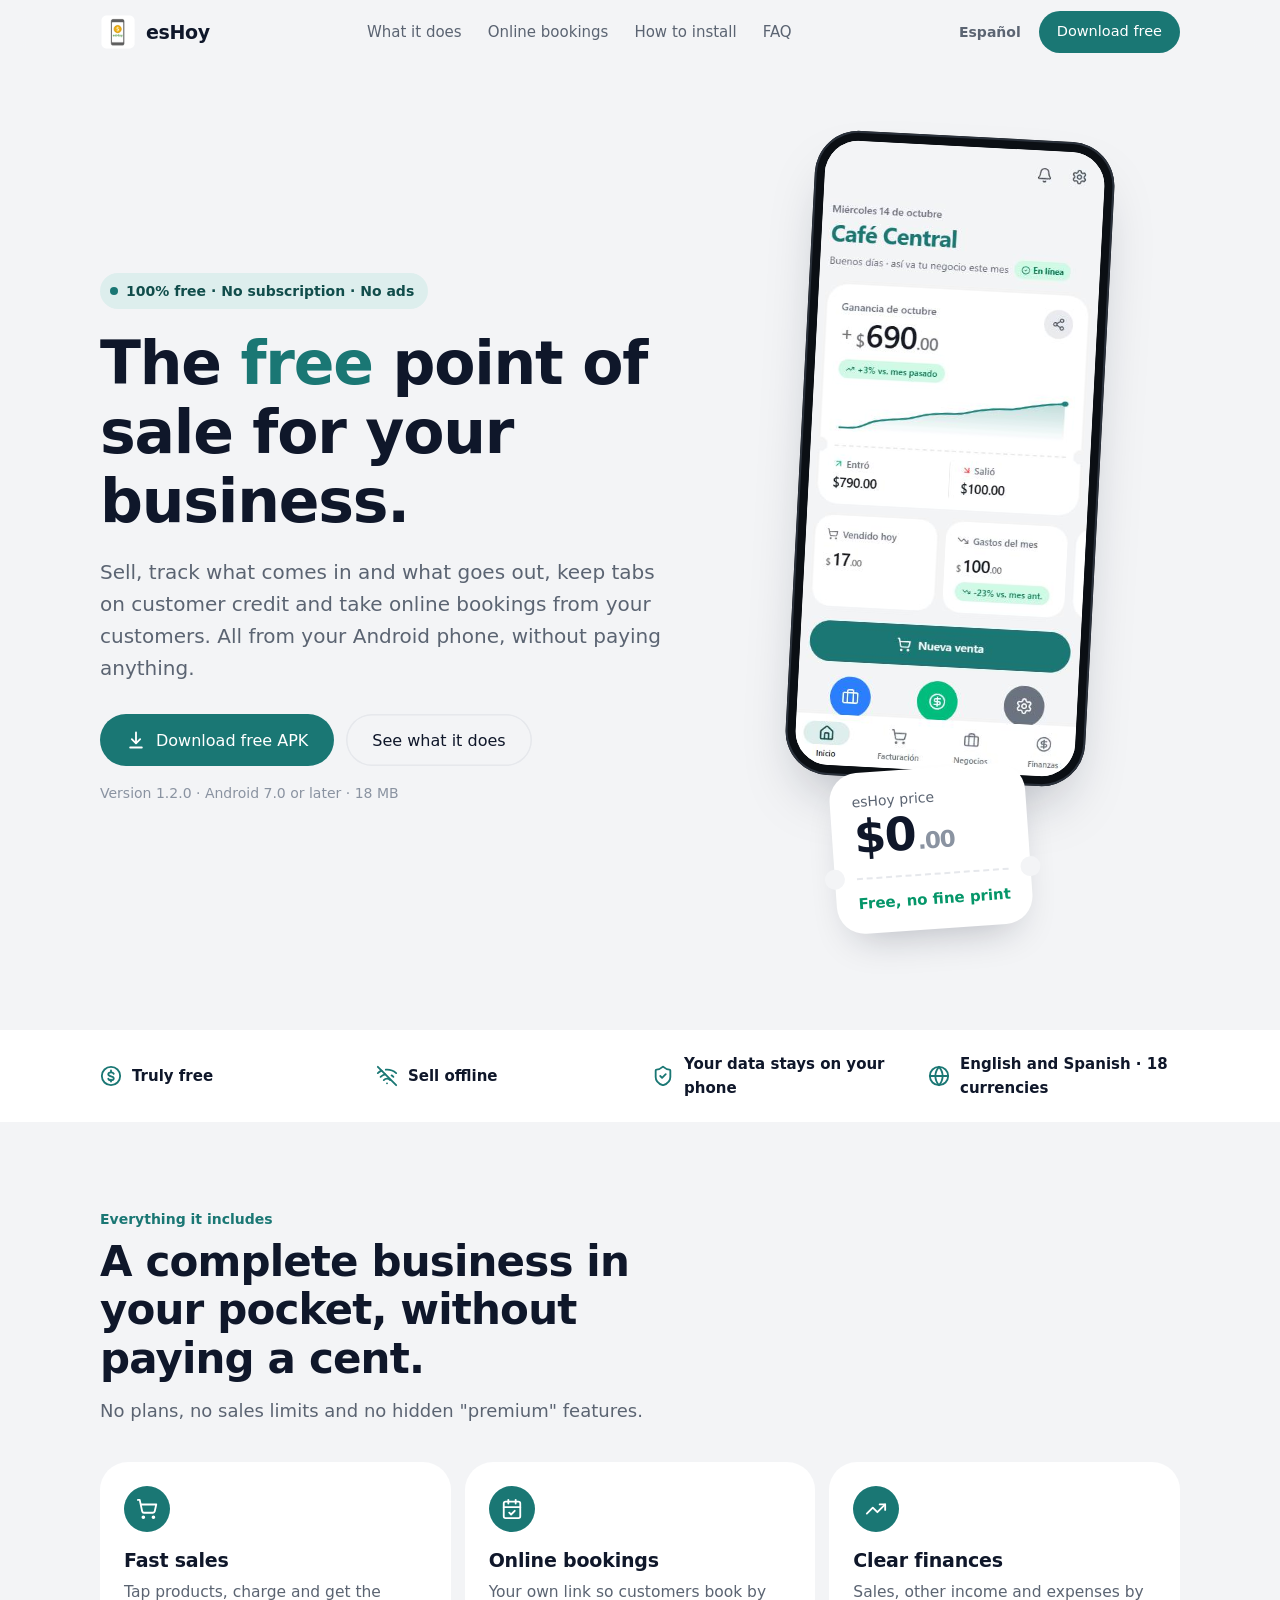
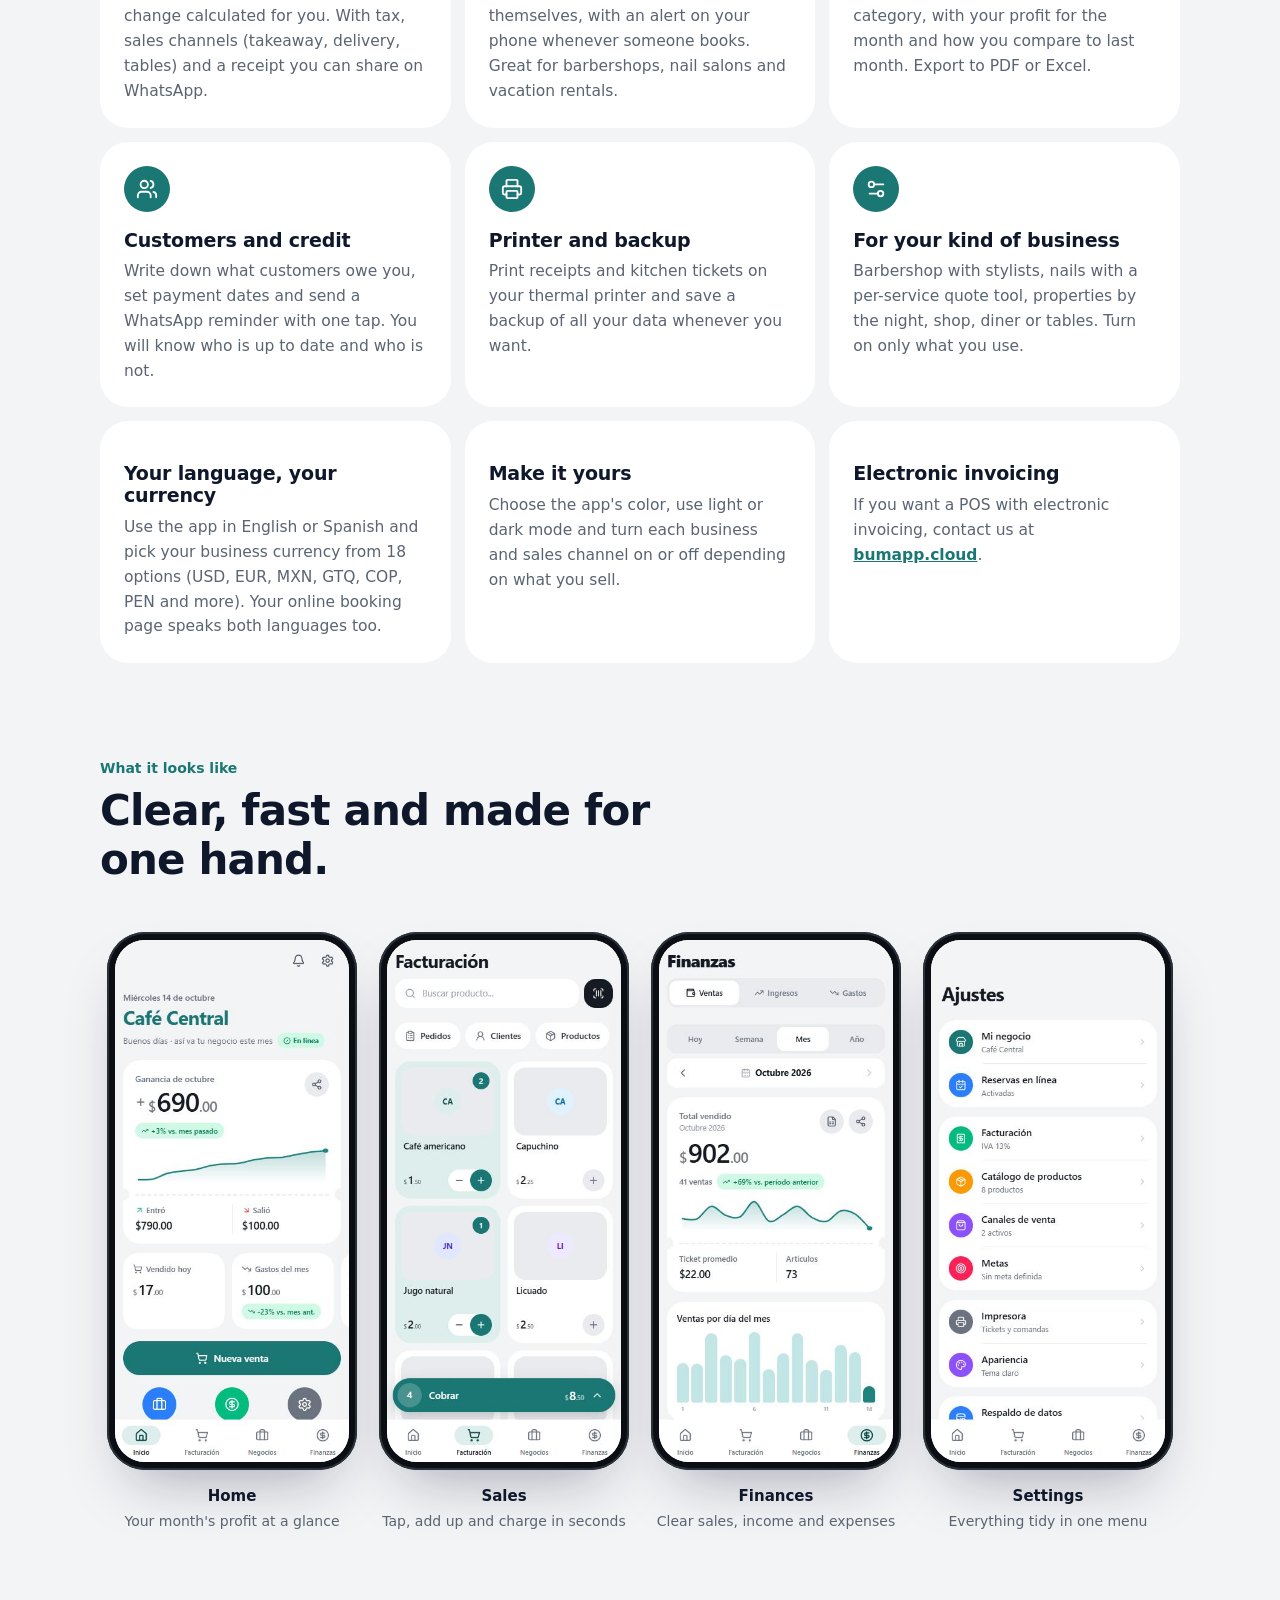
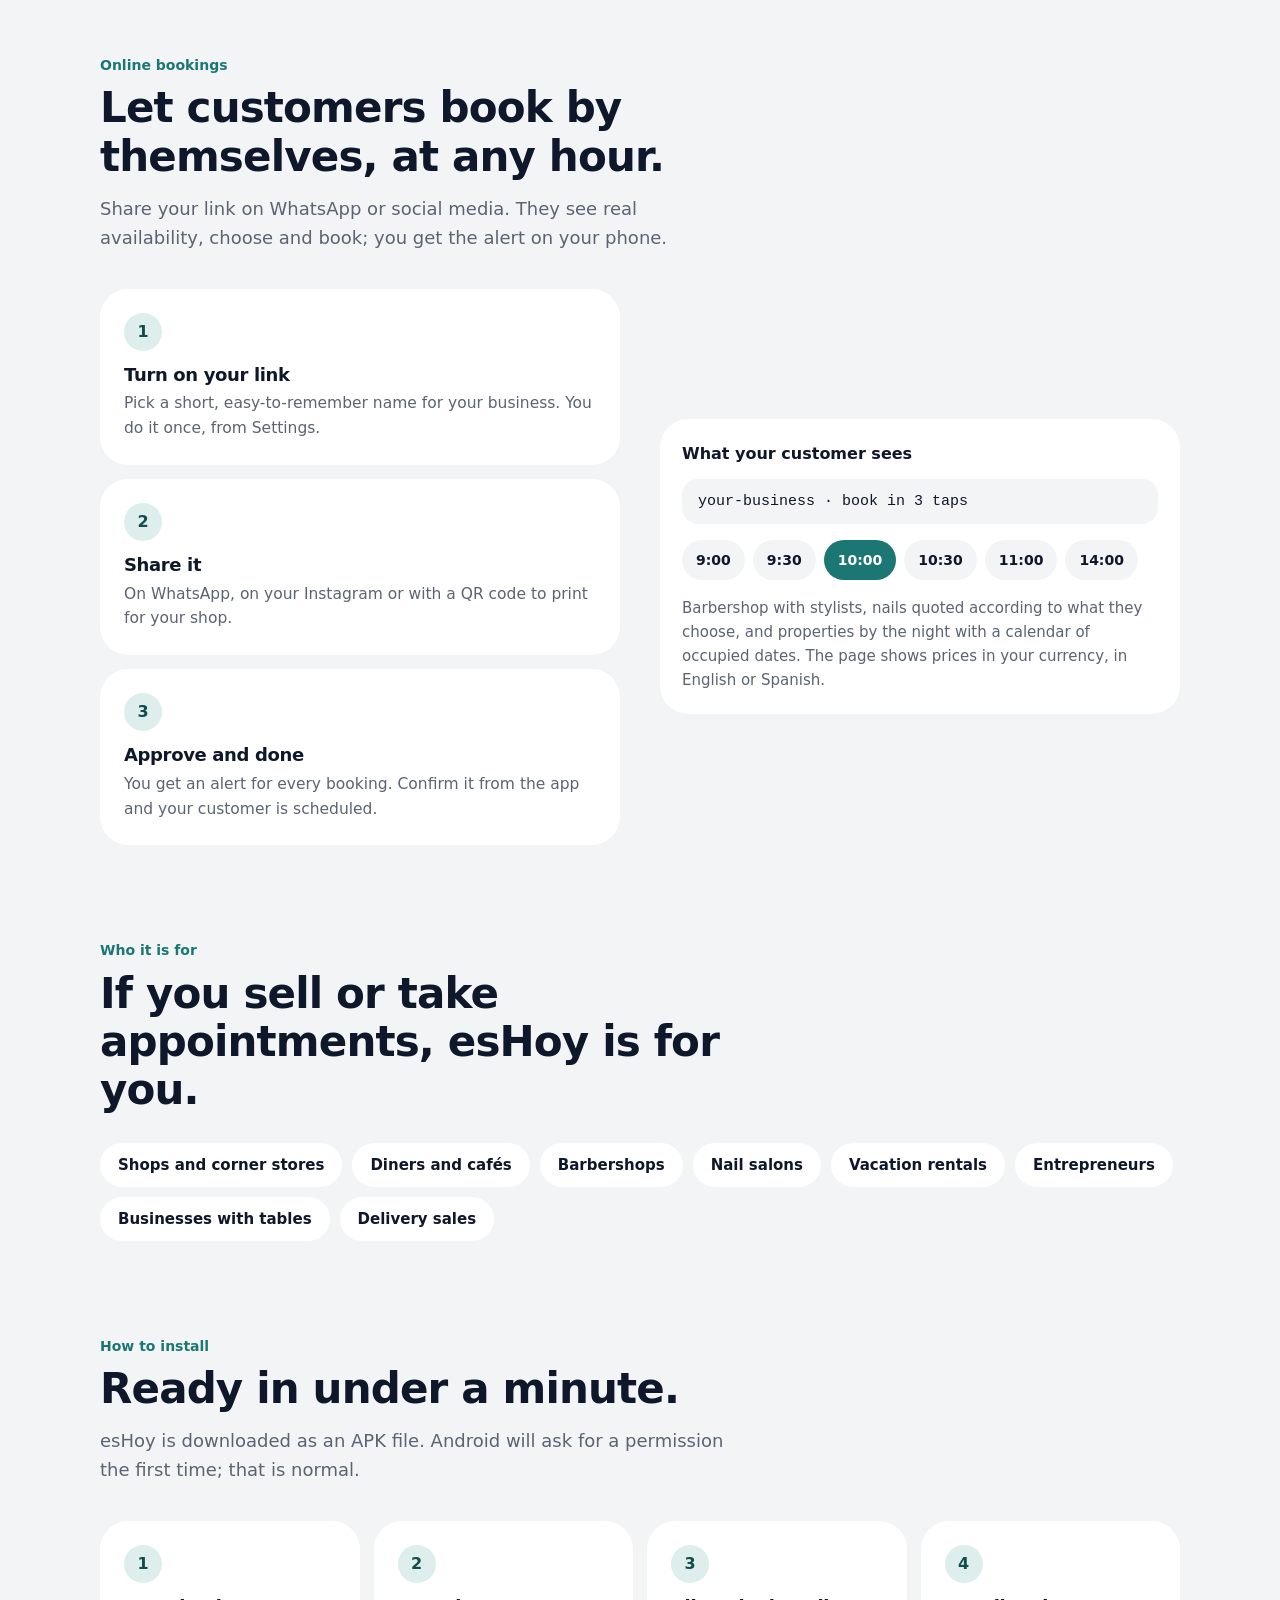
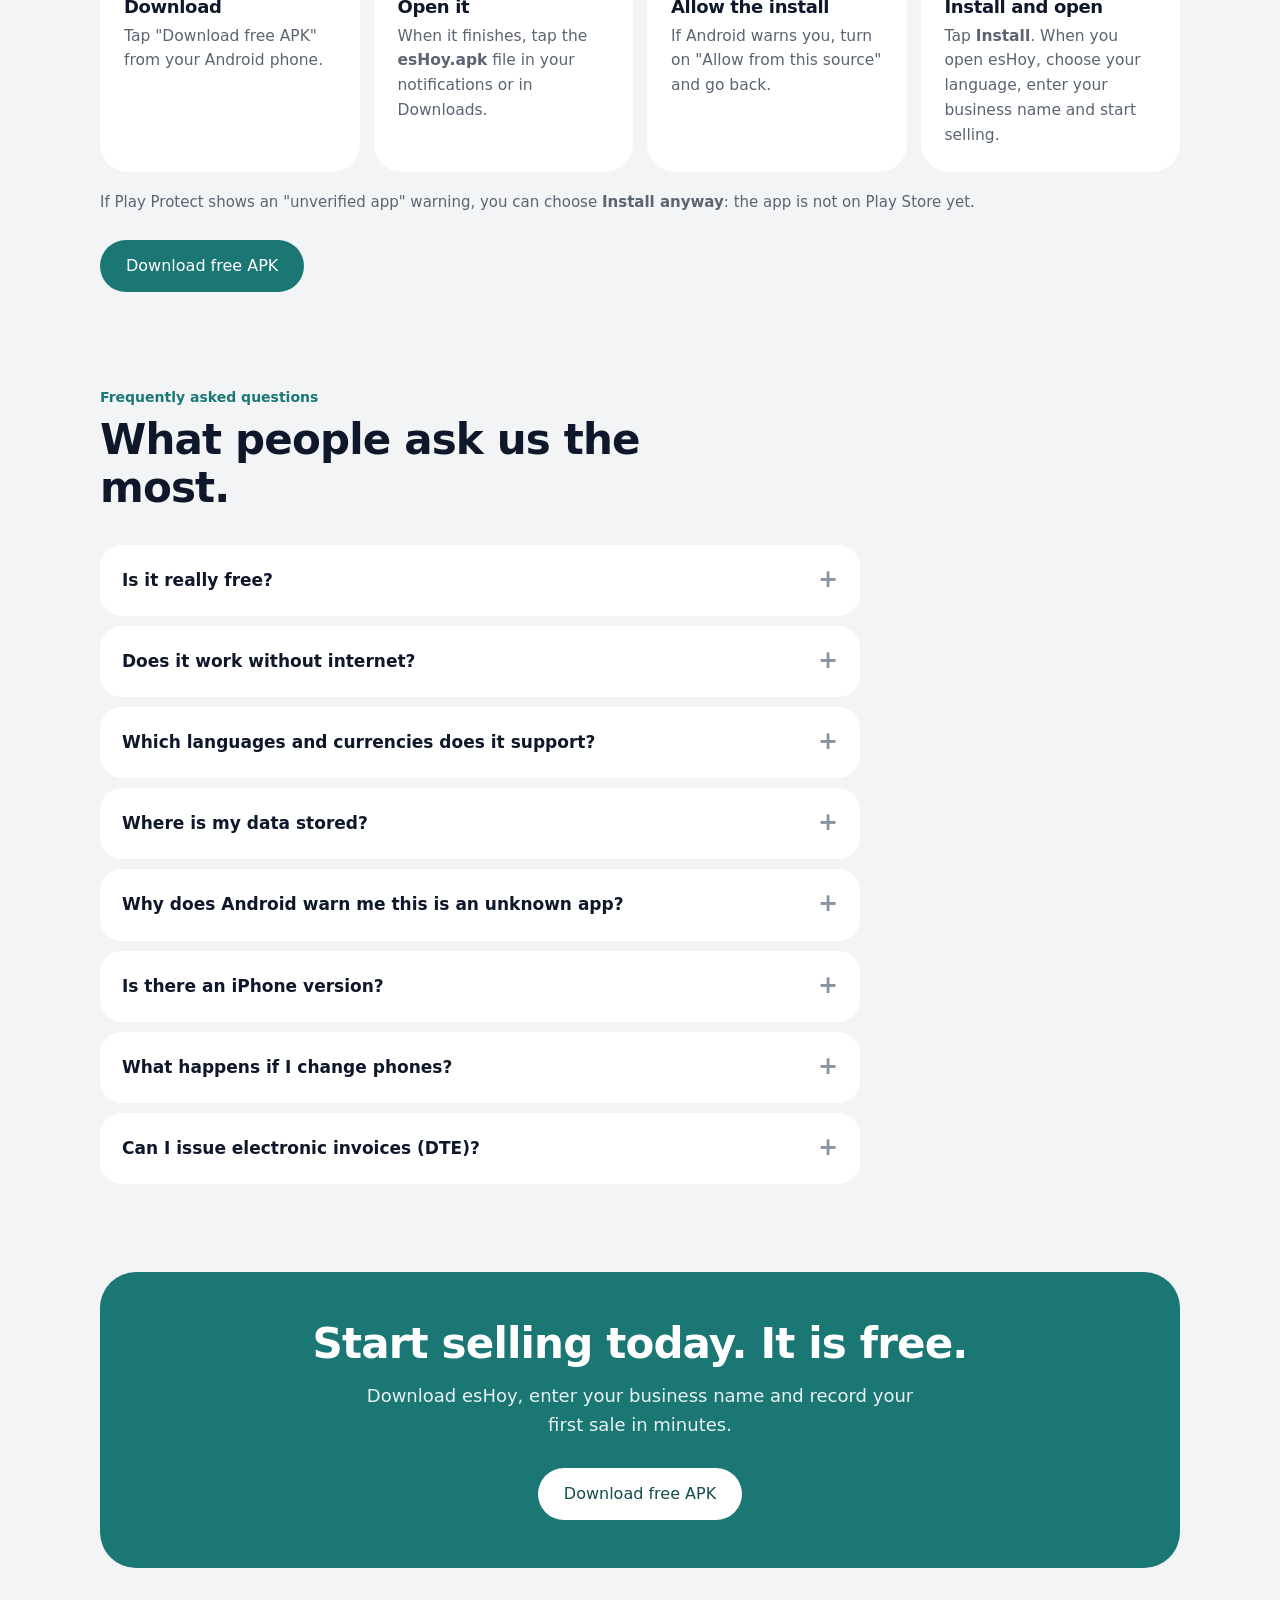
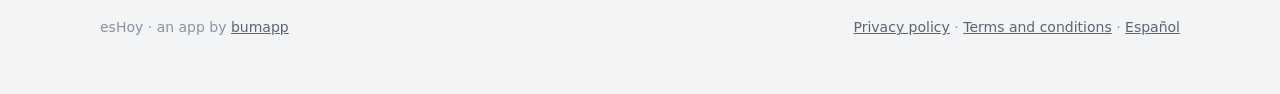
==== commit 678fb4eb: "Sitio: quita DTE como funcionalidad, solo promo de bumapp Co-Authored-By: Claude Sonnet 5.5 <noreply" ====
--- a/en/index.html
+++ b/en/index.html
@@ -128,7 +128,7 @@
             <p>Choose the app's color, use light or dark mode and turn each business and sales channel on or off depending on what you sell.</p>
           </article>
           <article class="card">
-            <h3>Electronic invoicing (El Salvador DTE)</h3>
+            <h3>Electronic invoicing</h3>
             <p>If you want a POS with electronic invoicing, contact us at <a href="https://bumapp.cloud" target="_blank" rel="noopener"><b>bumapp.cloud</b></a>.</p>
           </article>
         </div>
@@ -263,7 +263,7 @@
           </details>
           <details>
             <summary>Can I issue electronic invoices (DTE)?</summary>
-            <p>Electronic invoicing for El Salvador (DTE) is only available for businesses that use US dollars; with any other currency the app issues simple tickets and receipts. If you need full electronic invoicing, see <a href="https://bumapp.cloud" target="_blank" rel="noopener">bumapp</a>.</p>
+            <p>esHoy issues simple tickets and receipts; it does not include electronic invoicing. If your business needs it, see <a href="https://bumapp.cloud" target="_blank" rel="noopener">bumapp</a>.</p>
           </details>
         </div>
       </div>
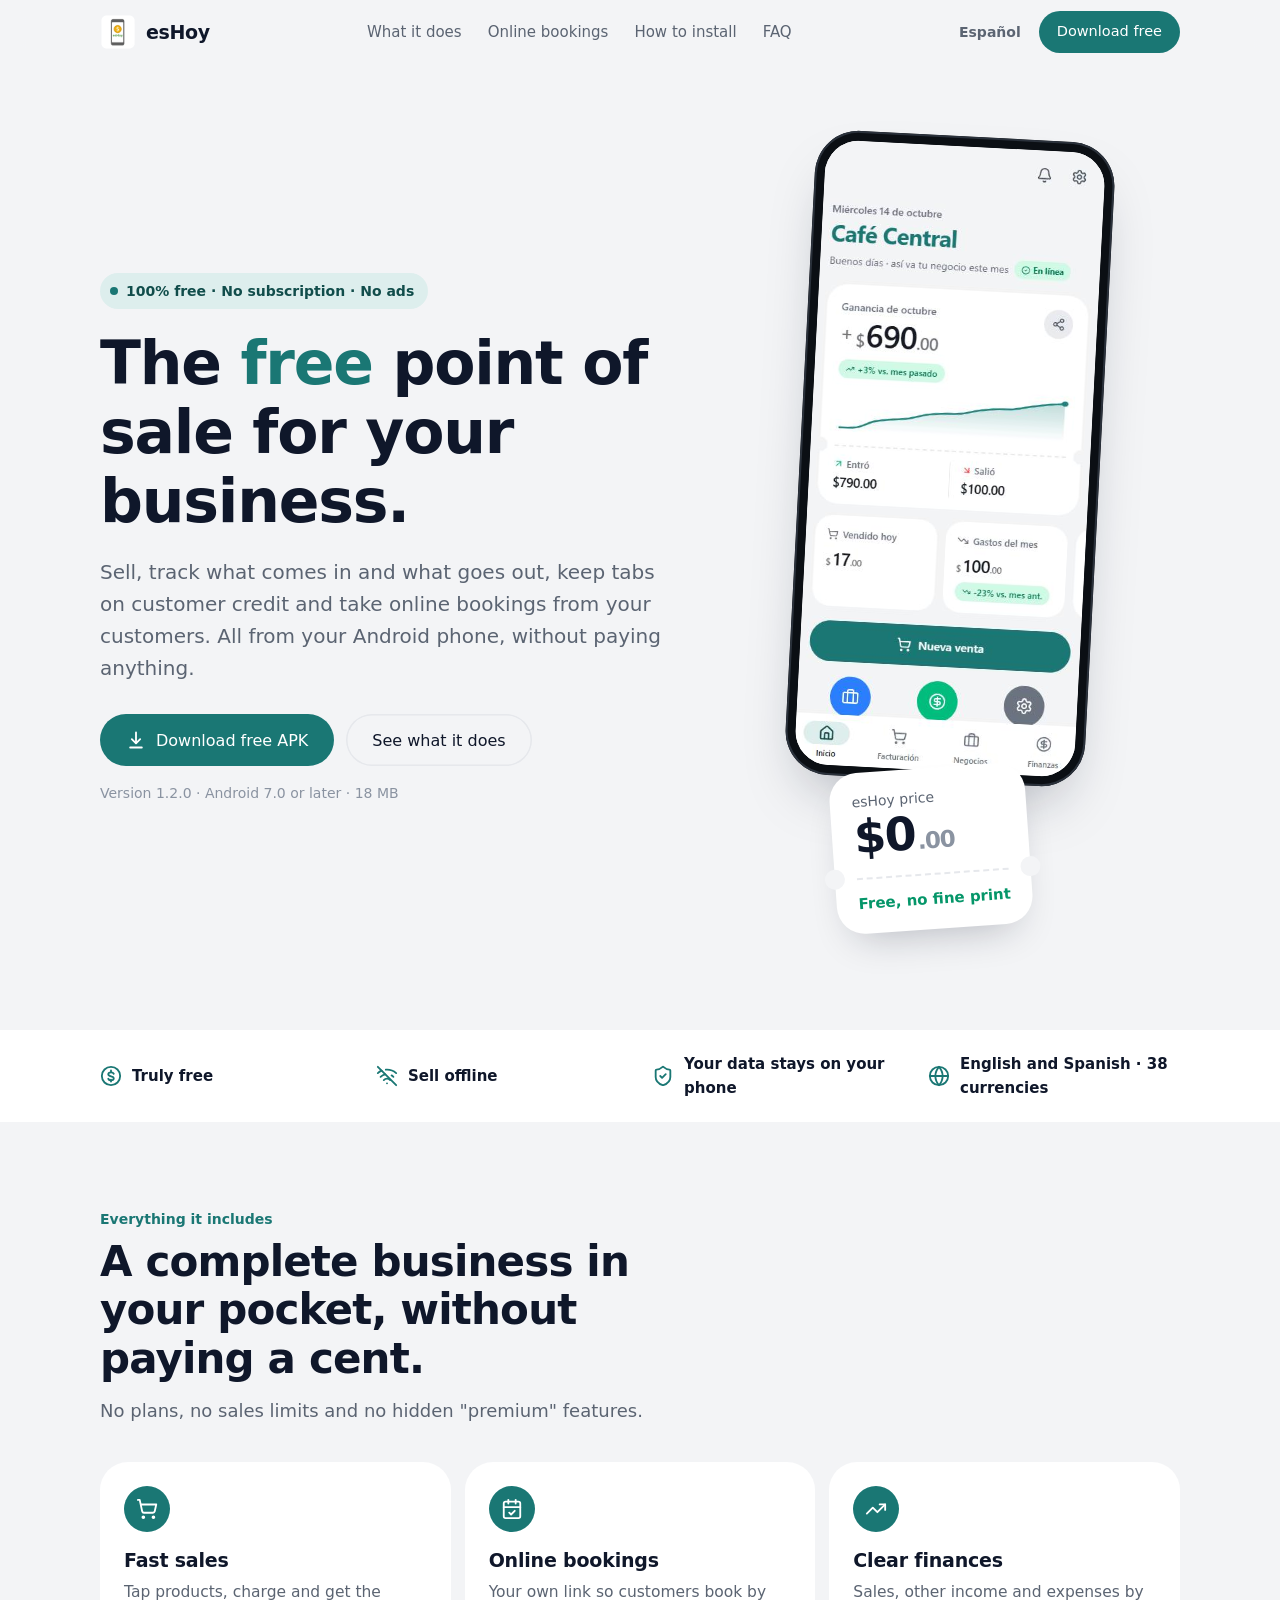
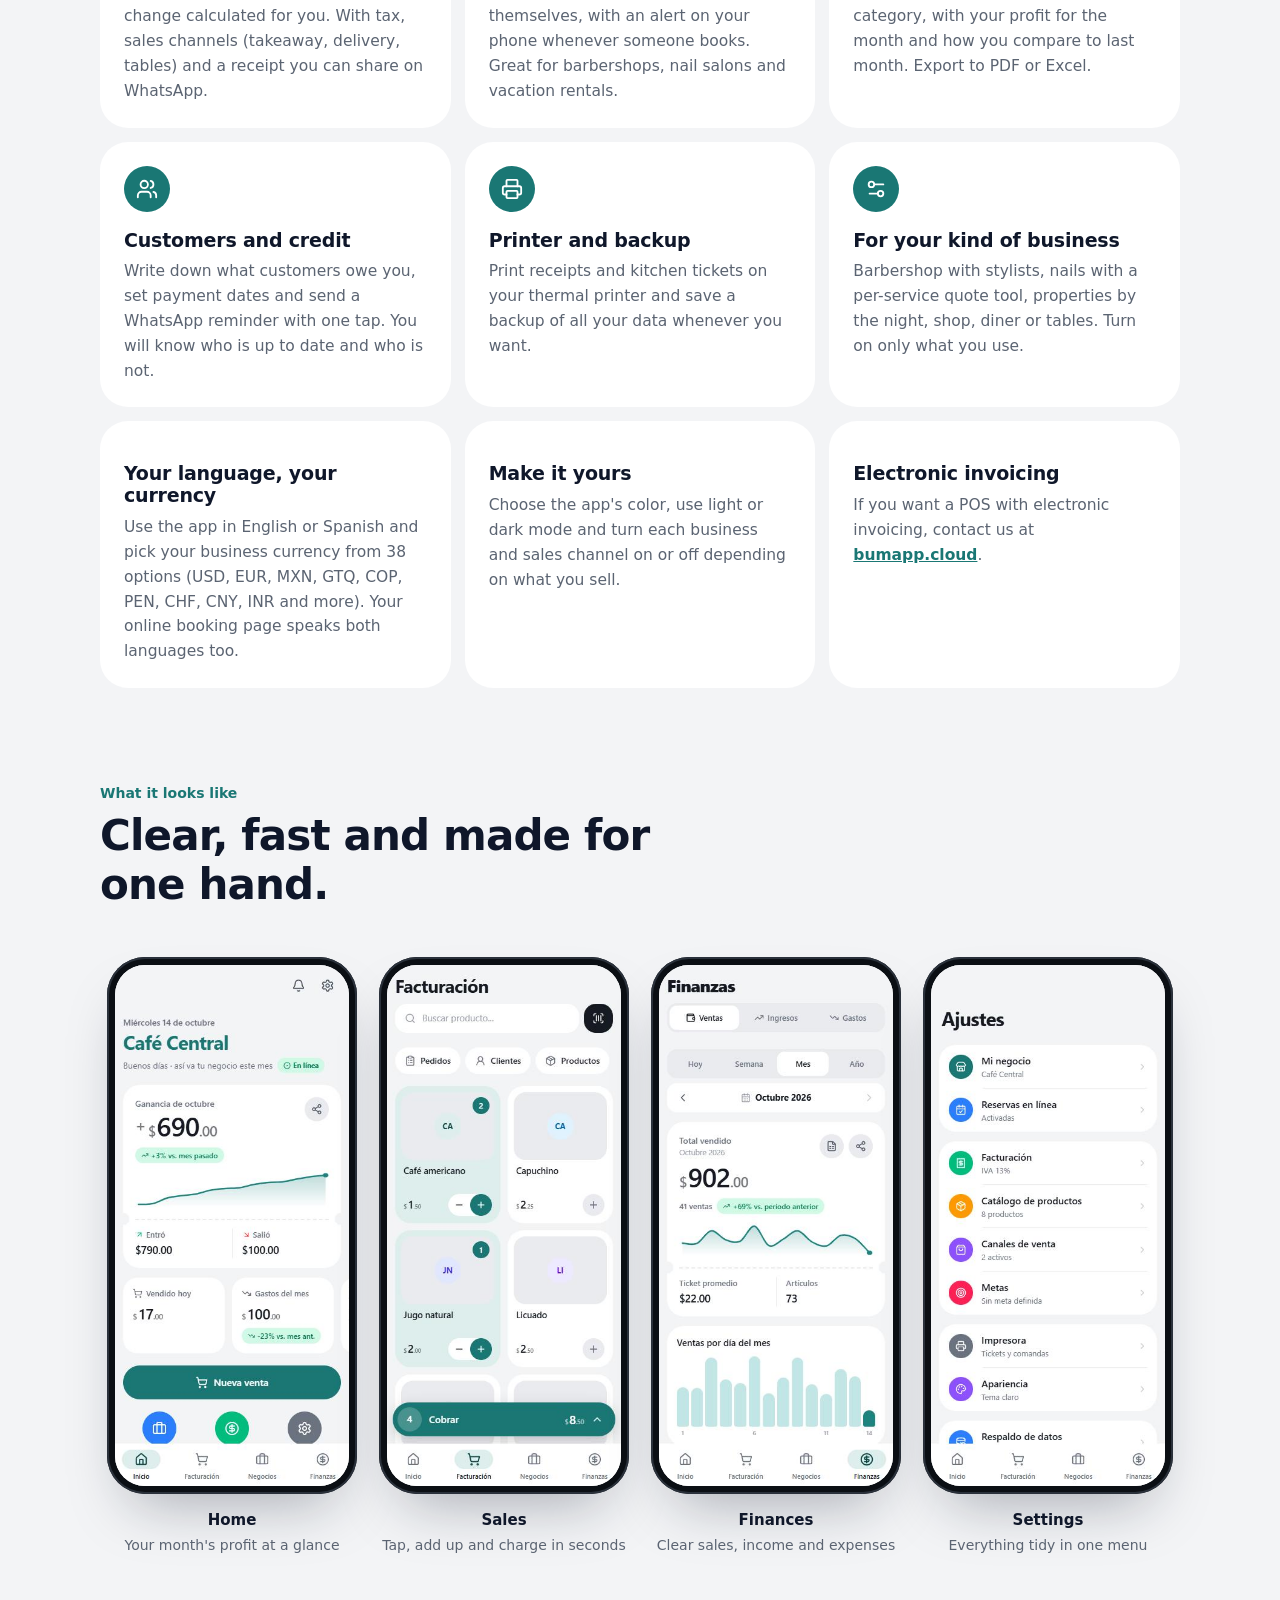
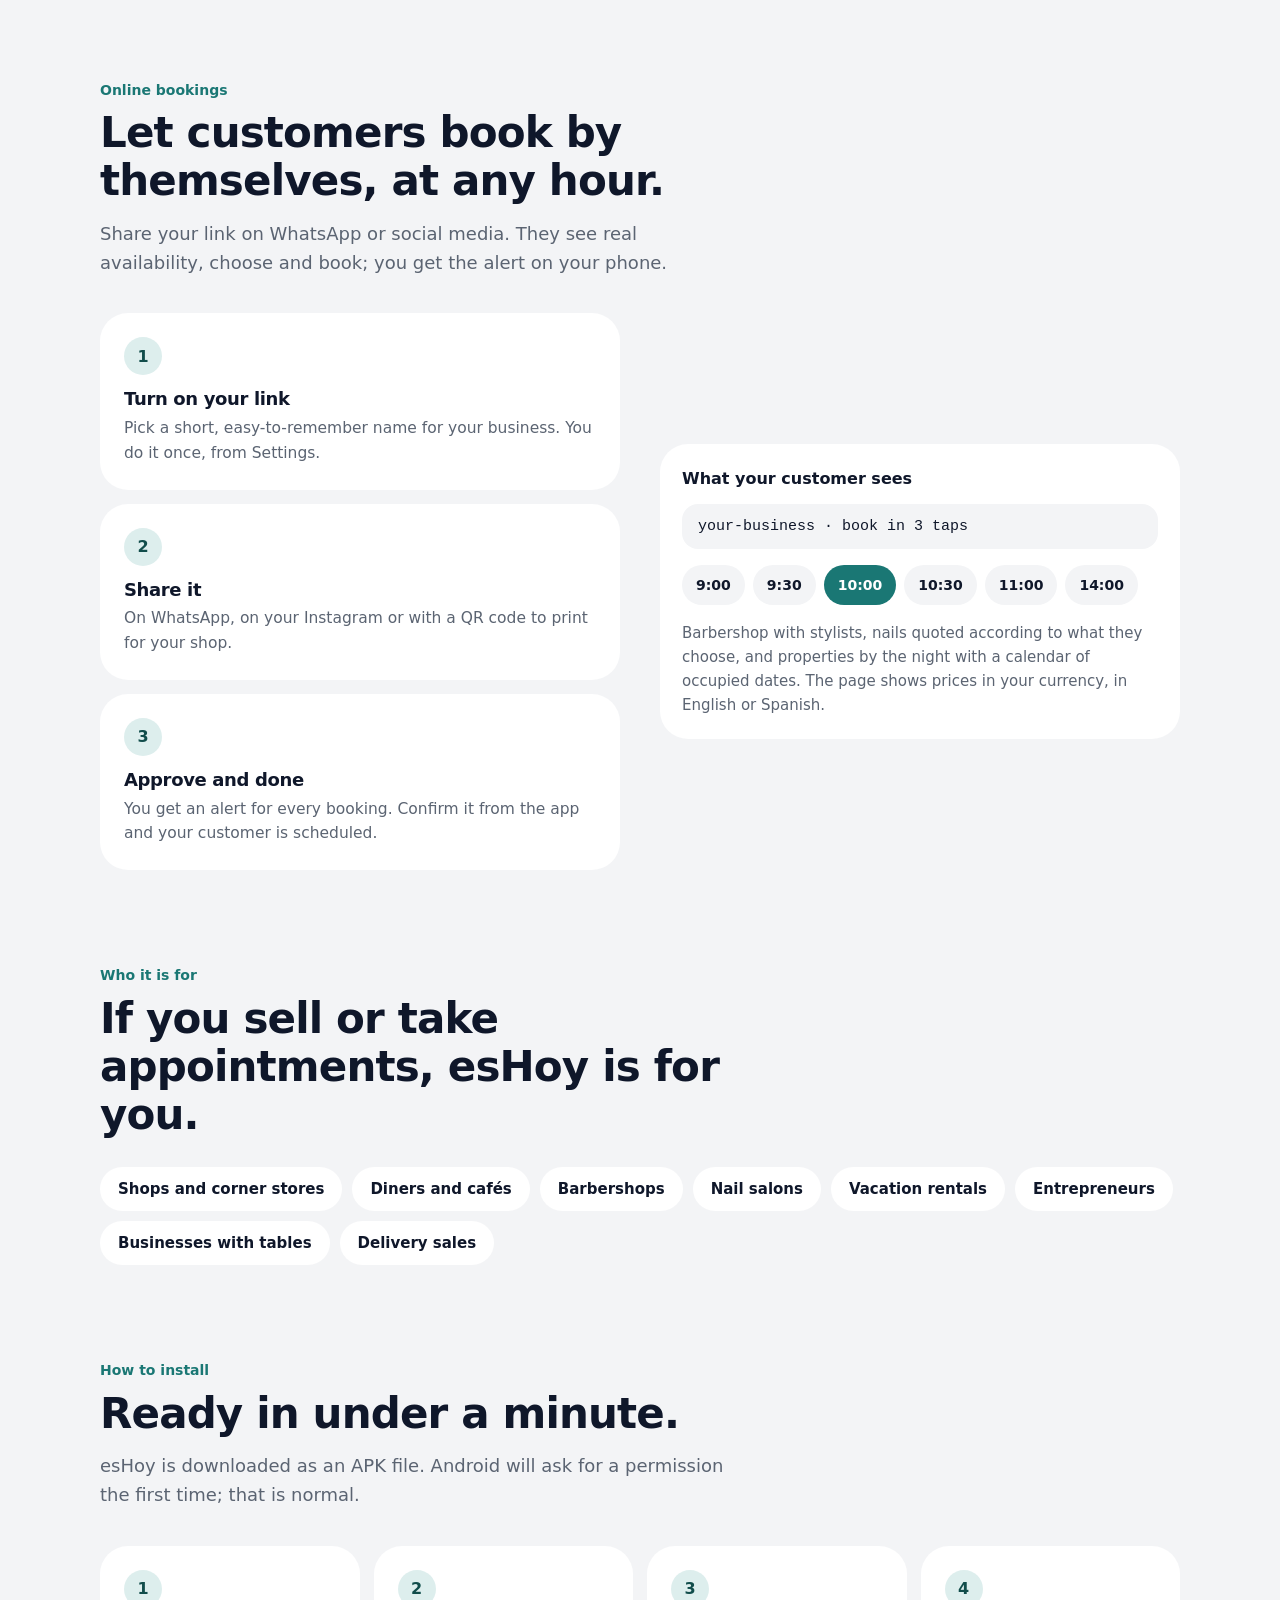
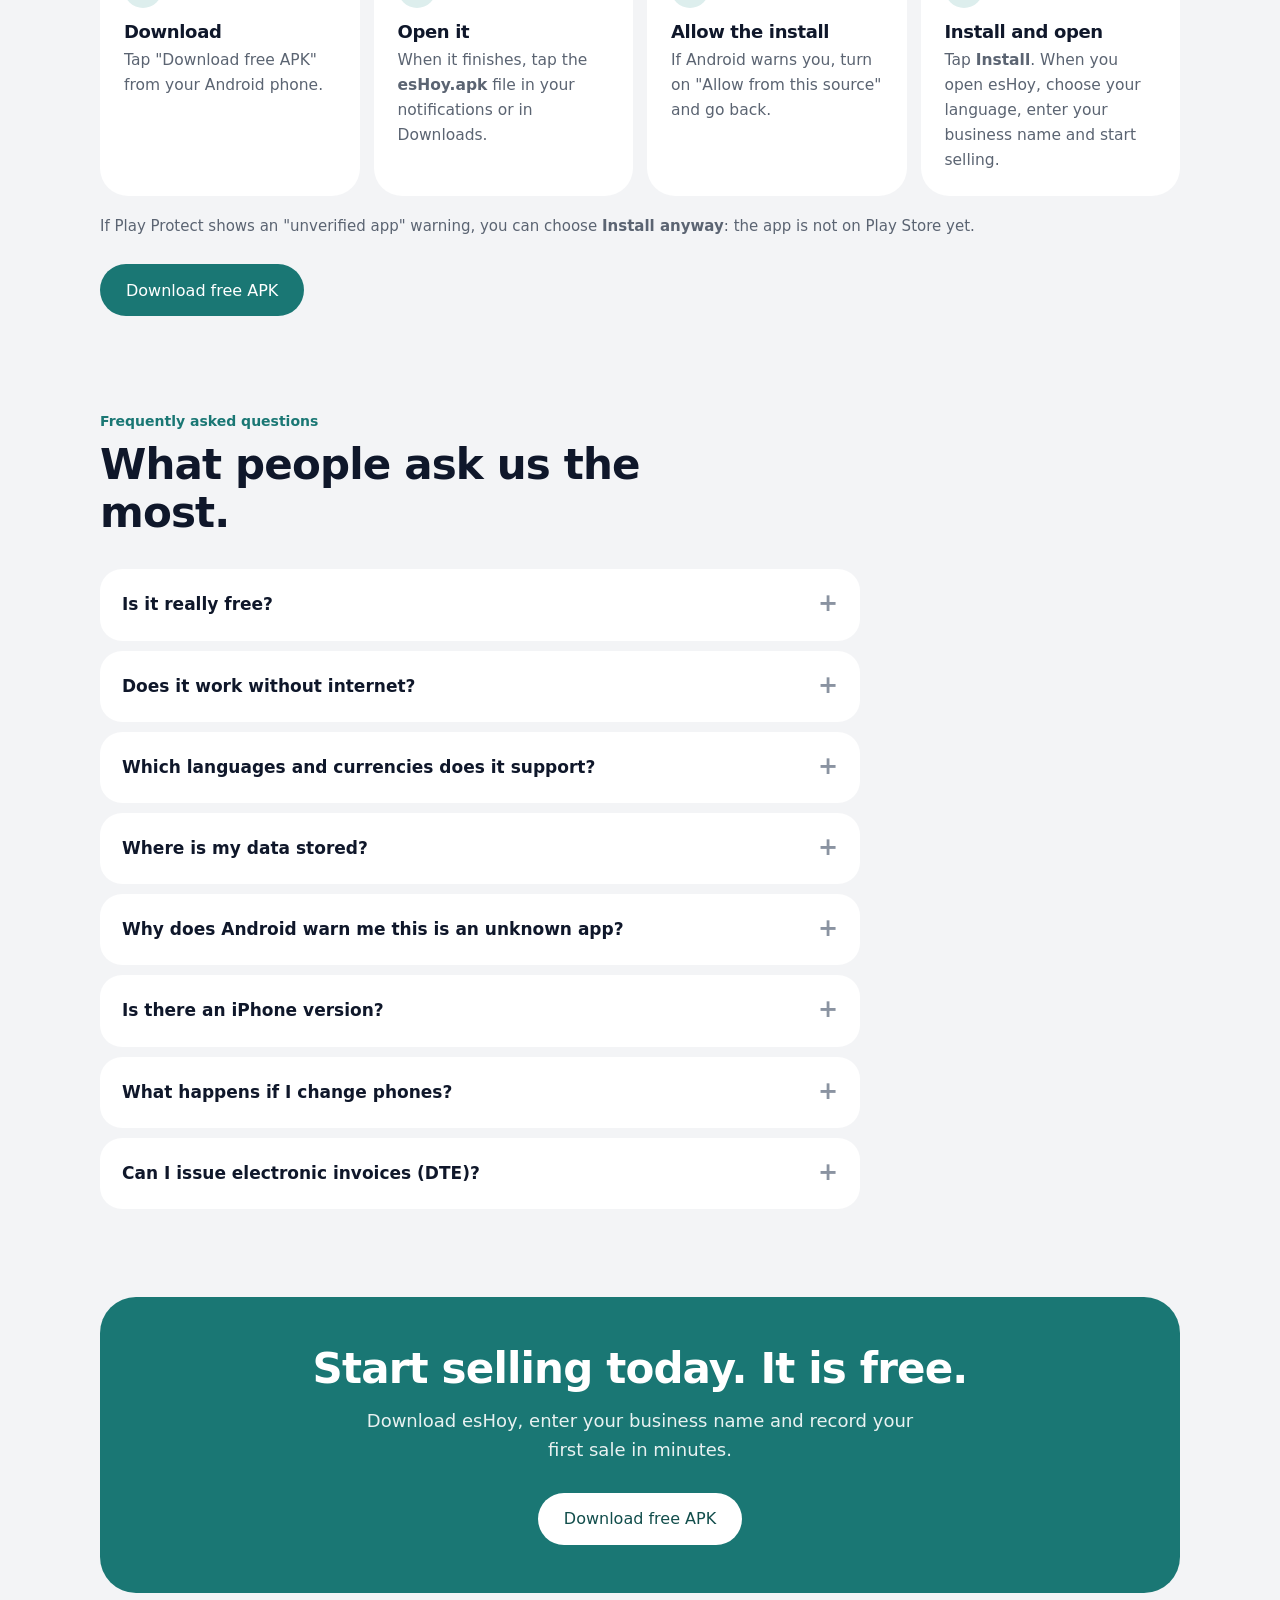
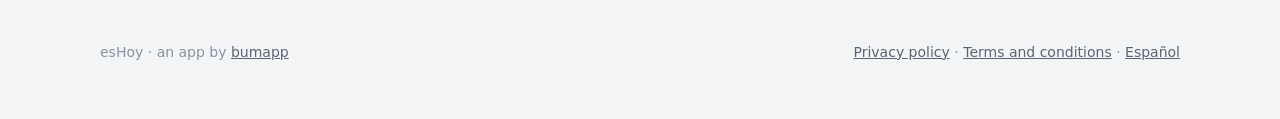
==== commit 4706fc94: "Sitio: 38 monedas y país del negocio Co-Authored-By: Claude Sonnet 5.5 <noreply@anthropic.com>" ====
--- a/en/index.html
+++ b/en/index.html
@@ -4,7 +4,7 @@
   <meta charset="utf-8">
   <meta name="viewport" content="width=device-width, initial-scale=1, viewport-fit=cover">
   <title>esHoy — the free point of sale for your business</title>
-  <meta name="description" content="esHoy is free: sell, track your finances and take online bookings from your Android phone. Works in English and Spanish with 18 currencies. No subscription, no ads.">
+  <meta name="description" content="esHoy is free: sell, track your finances and take online bookings from your Android phone. Works in English and Spanish with 38 currencies. No subscription, no ads.">
   <meta name="theme-color" content="#f3f4f6" media="(prefers-color-scheme: light)">
   <meta name="theme-color" content="#0b0f14" media="(prefers-color-scheme: dark)">
   <meta property="og:title" content="esHoy — the free point of sale for your business">
@@ -71,7 +71,7 @@
           <li><svg viewBox="0 0 24 24" fill="none" stroke="currentColor" stroke-width="2" stroke-linecap="round" stroke-linejoin="round" aria-hidden="true"><circle cx="12" cy="12" r="10"/><path d="M15 9.5a3 3 0 0 0-3-1.5c-1.7 0-3 .9-3 2.2 0 3 6 1.4 6 4.3 0 1.3-1.3 2.3-3 2.3a3.2 3.2 0 0 1-3-1.8"/><path d="M12 6v2m0 8v2"/></svg>Truly free</li>
           <li><svg viewBox="0 0 24 24" fill="none" stroke="currentColor" stroke-width="2" stroke-linecap="round" stroke-linejoin="round" aria-hidden="true"><path d="M12 20h.01"/><path d="M8.5 16.429a5 5 0 0 1 7 0"/><path d="M5 12.859a10 10 0 0 1 5.17-2.69"/><path d="M19 12.859a10 10 0 0 0-2.007-1.523"/><path d="M2 8.82a15 15 0 0 1 4.177-2.643"/><path d="M22 8.82a15 15 0 0 0-11.288-3.764"/><path d="m2 2 20 20"/></svg>Sell offline</li>
           <li><svg viewBox="0 0 24 24" fill="none" stroke="currentColor" stroke-width="2" stroke-linecap="round" stroke-linejoin="round" aria-hidden="true"><path d="M20 13c0 5-3.5 7.5-7.66 8.95a1 1 0 0 1-.67-.01C7.5 20.5 4 18 4 13V6a1 1 0 0 1 1-1c2 0 4.5-1.2 6.24-2.72a1.17 1.17 0 0 1 1.52 0C14.51 3.81 17 5 19 5a1 1 0 0 1 1 1z"/><path d="m9 12 2 2 4-4"/></svg>Your data stays on your phone</li>
-          <li><svg viewBox="0 0 24 24" fill="none" stroke="currentColor" stroke-width="2" stroke-linecap="round" stroke-linejoin="round" aria-hidden="true"><circle cx="12" cy="12" r="10"/><path d="M2 12h20"/><path d="M12 2a15.3 15.3 0 0 1 4 10 15.3 15.3 0 0 1-4 10 15.3 15.3 0 0 1-4-10 15.3 15.3 0 0 1 4-10z"/></svg>English and Spanish · 18 currencies</li>
+          <li><svg viewBox="0 0 24 24" fill="none" stroke="currentColor" stroke-width="2" stroke-linecap="round" stroke-linejoin="round" aria-hidden="true"><circle cx="12" cy="12" r="10"/><path d="M2 12h20"/><path d="M12 2a15.3 15.3 0 0 1 4 10 15.3 15.3 0 0 1-4 10 15.3 15.3 0 0 1-4-10 15.3 15.3 0 0 1 4-10z"/></svg>English and Spanish · 38 currencies</li>
         </ul>
       </div>
     </div>
@@ -121,7 +121,7 @@
         <div class="grid three" style="margin-top: 14px">
           <article class="card">
             <h3>Your language, your currency</h3>
-            <p>Use the app in English or Spanish and pick your business currency from 18 options (USD, EUR, MXN, GTQ, COP, PEN and more). Your online booking page speaks both languages too.</p>
+            <p>Use the app in English or Spanish and pick your business currency from 38 options (USD, EUR, MXN, GTQ, COP, PEN, CHF, CNY, INR and more). Your online booking page speaks both languages too.</p>
           </article>
           <article class="card">
             <h3>Make it yours</h3>
@@ -243,7 +243,7 @@
           </details>
           <details>
             <summary>Which languages and currencies does it support?</summary>
-            <p>The app and the online booking page work in English and Spanish. Each business uses one currency, chosen from 18 (USD, EUR, MXN, GTQ, HNL, NIO, CRC, PAB, DOP, COP, PEN, ARS, BOB, UYU, VES, BRL, GBP and CAD). Changing the currency later does not convert past amounts, it only changes how they are written. Phone numbers from any country are accepted.</p>
+            <p>The app and the online booking page work in English and Spanish. Each business uses one currency, chosen from 38 (USD, EUR, MXN, GTQ, HNL, NIO, CRC, PAB, DOP, COP, PEN, ARS, BOB, UYU, VES, BRL, GBP, CAD, CHF, SEK, NOK, DKK, PLN, CNY, INR, PHP, THB, SGD, AED and more). You also choose your business's country (Latin America, North America, Europe and Asia). Changing the currency later does not convert past amounts, it only changes how they are written. Phone numbers from any country are accepted.</p>
           </details>
           <details>
             <summary>Where is my data stored?</summary>
